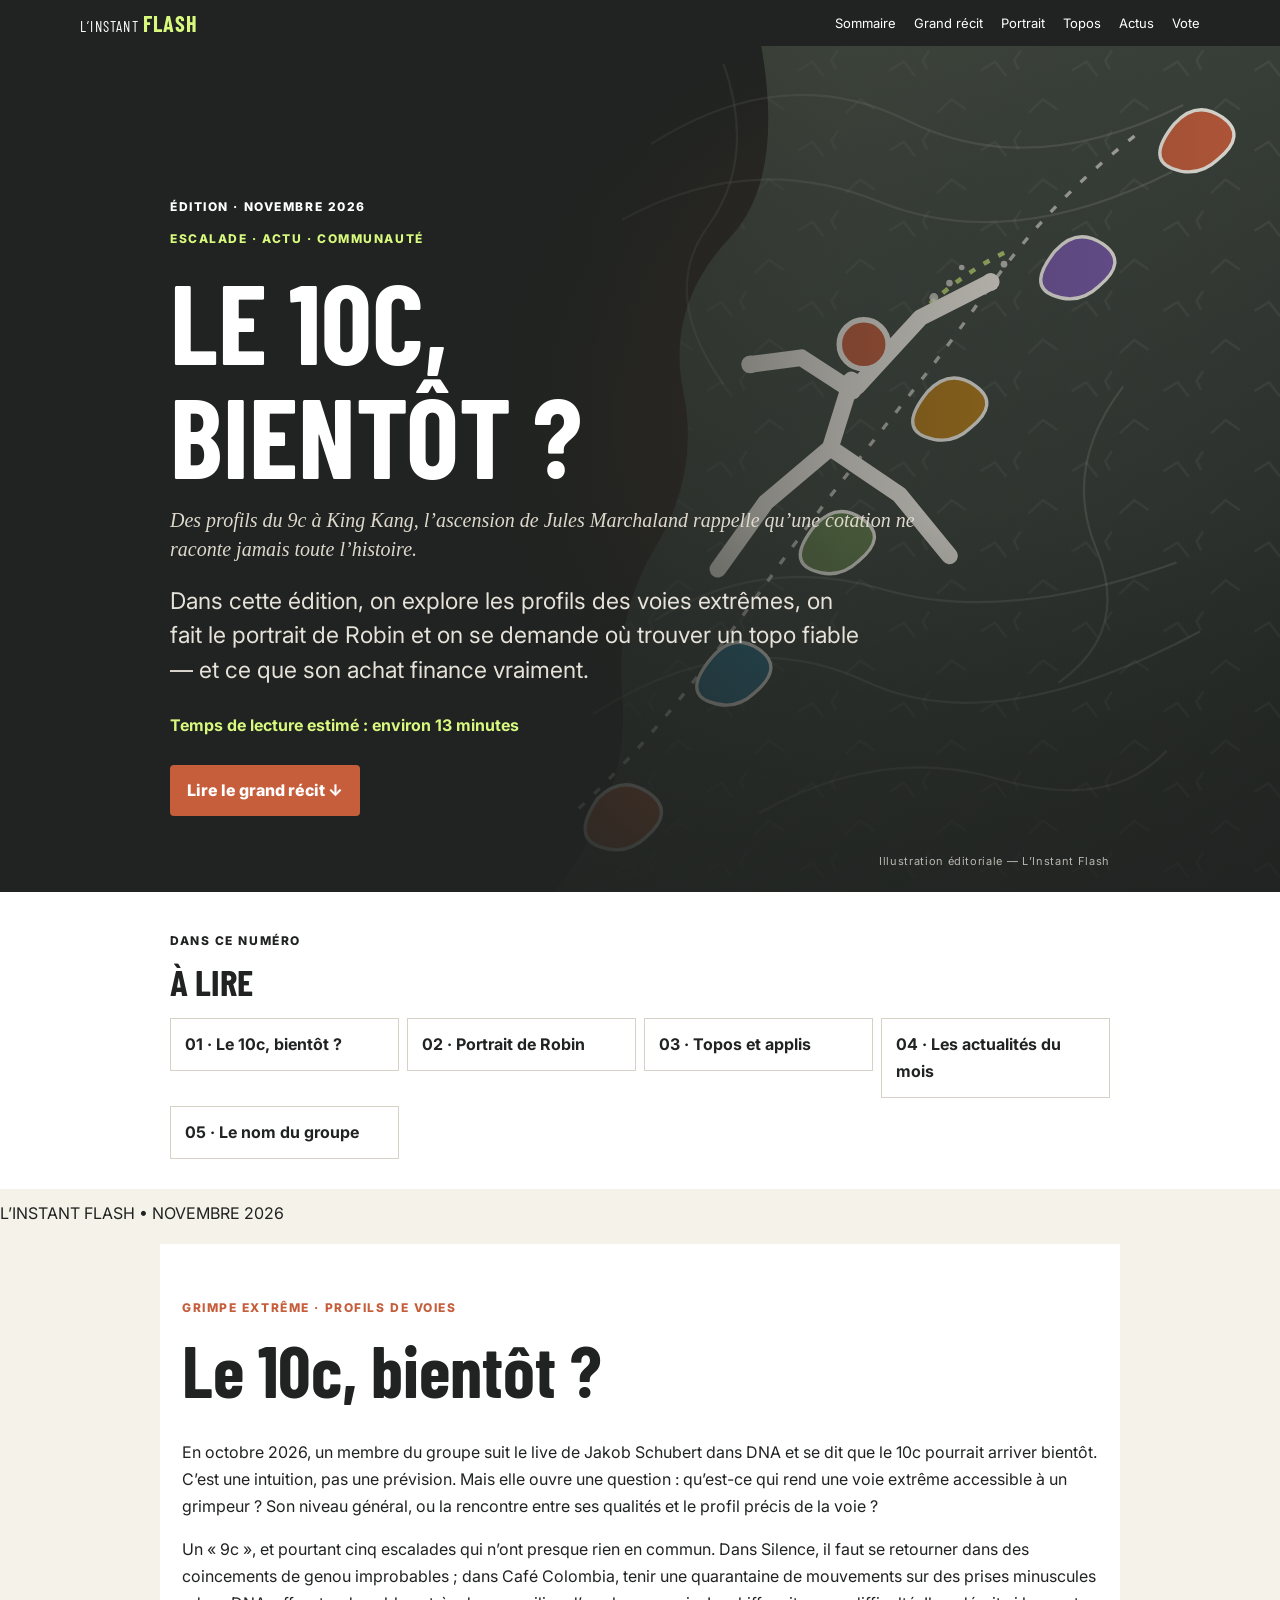
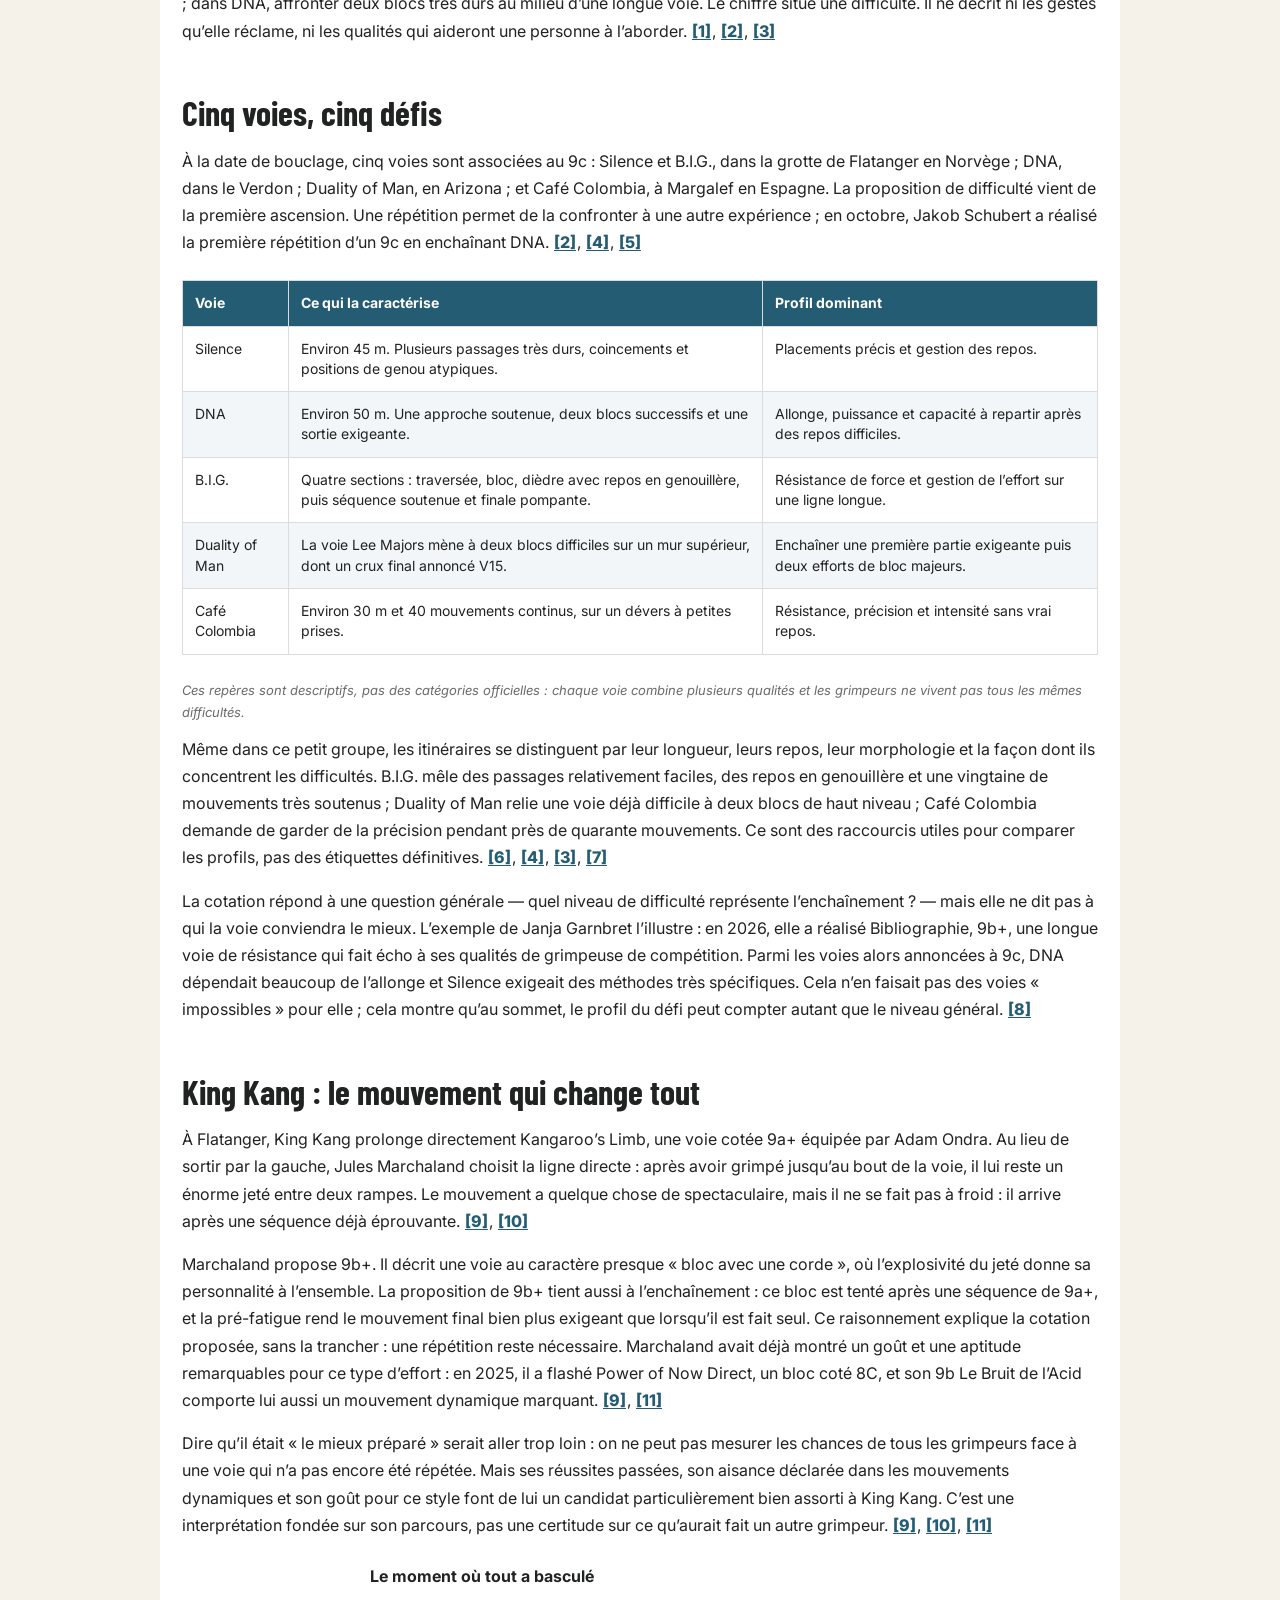
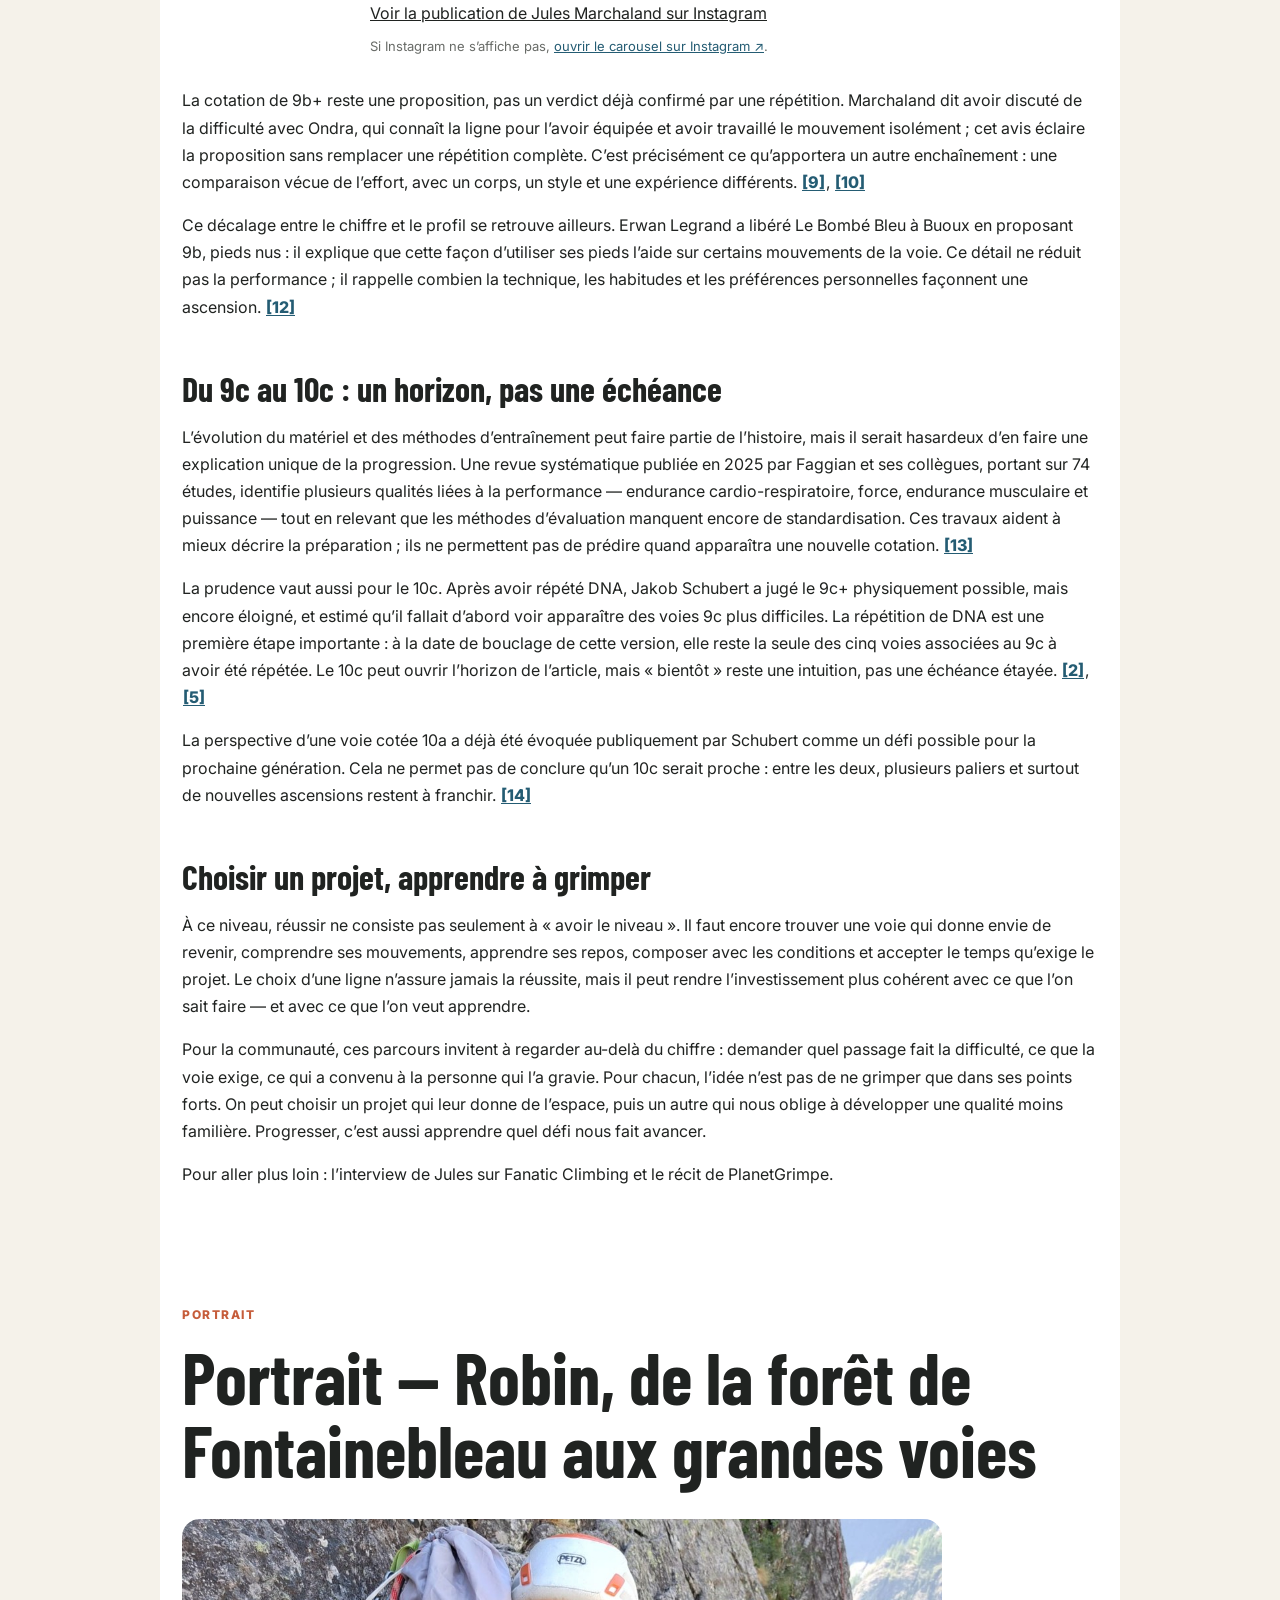
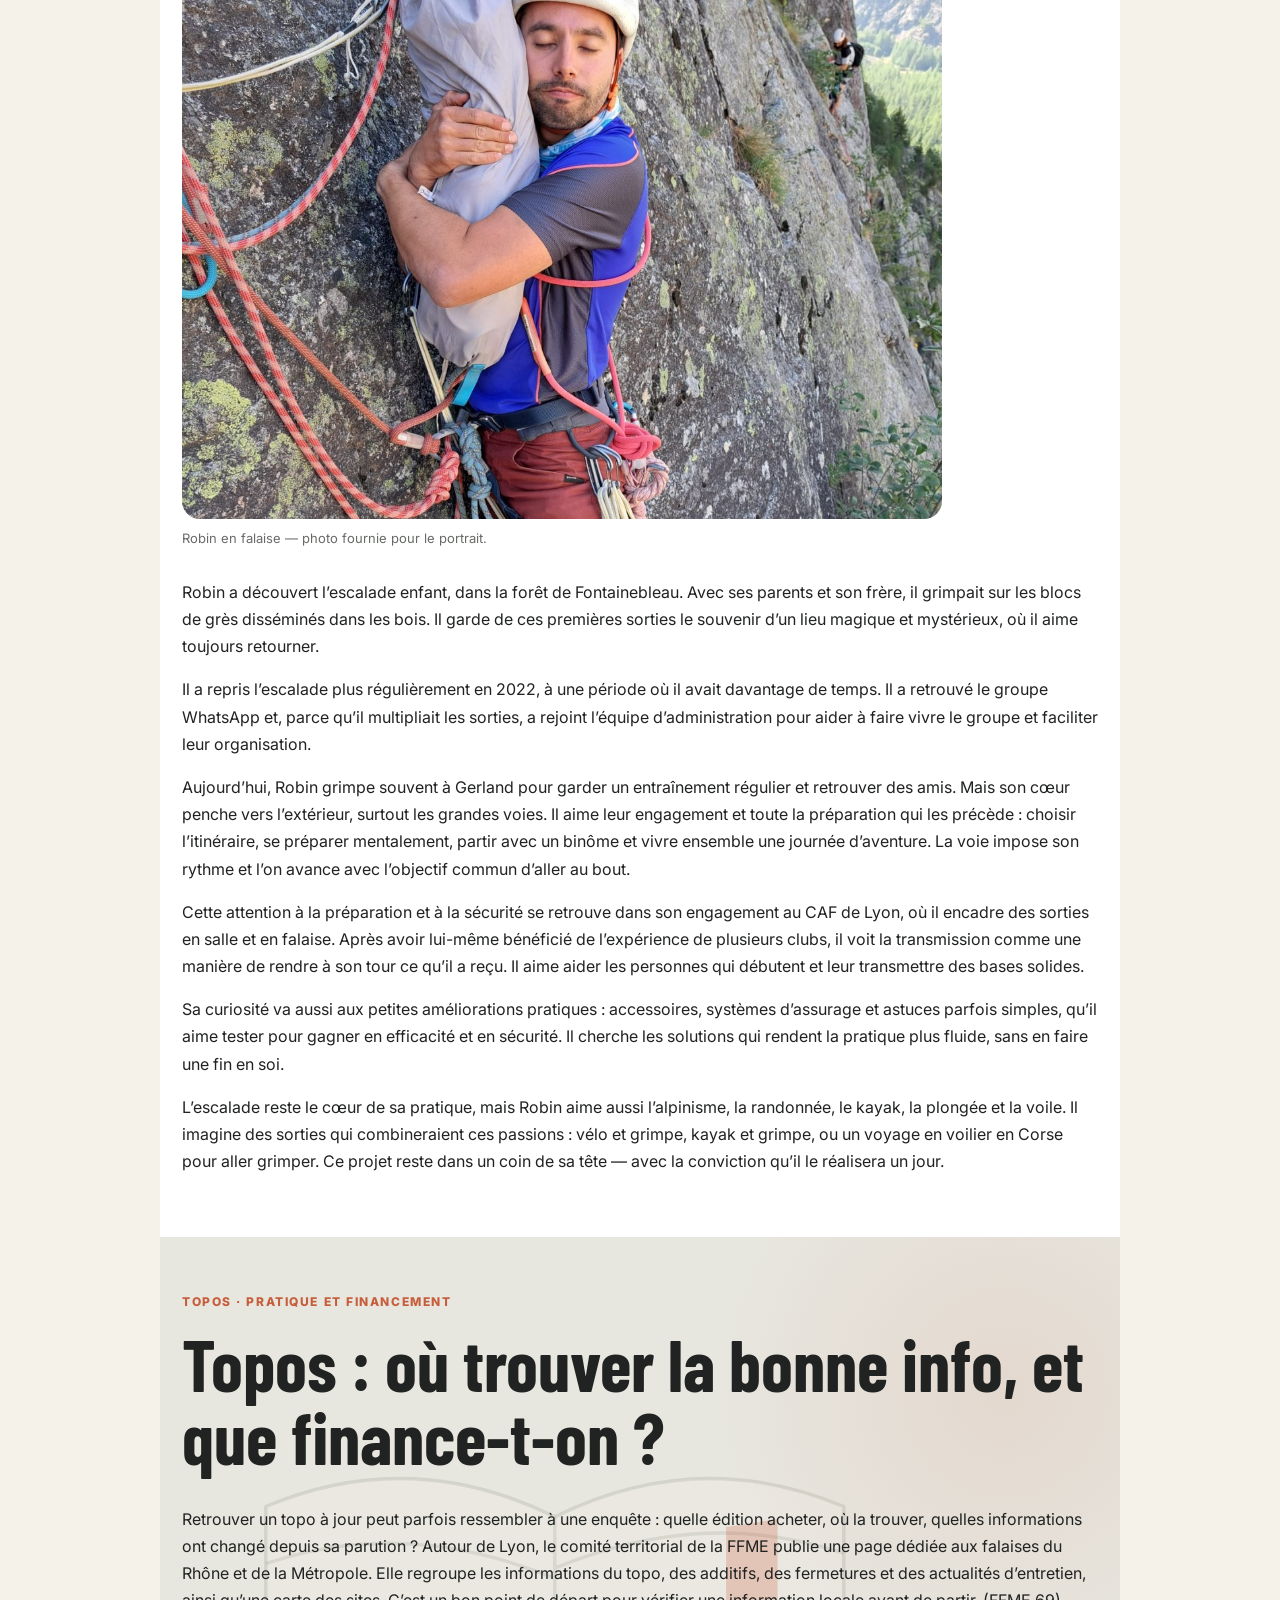
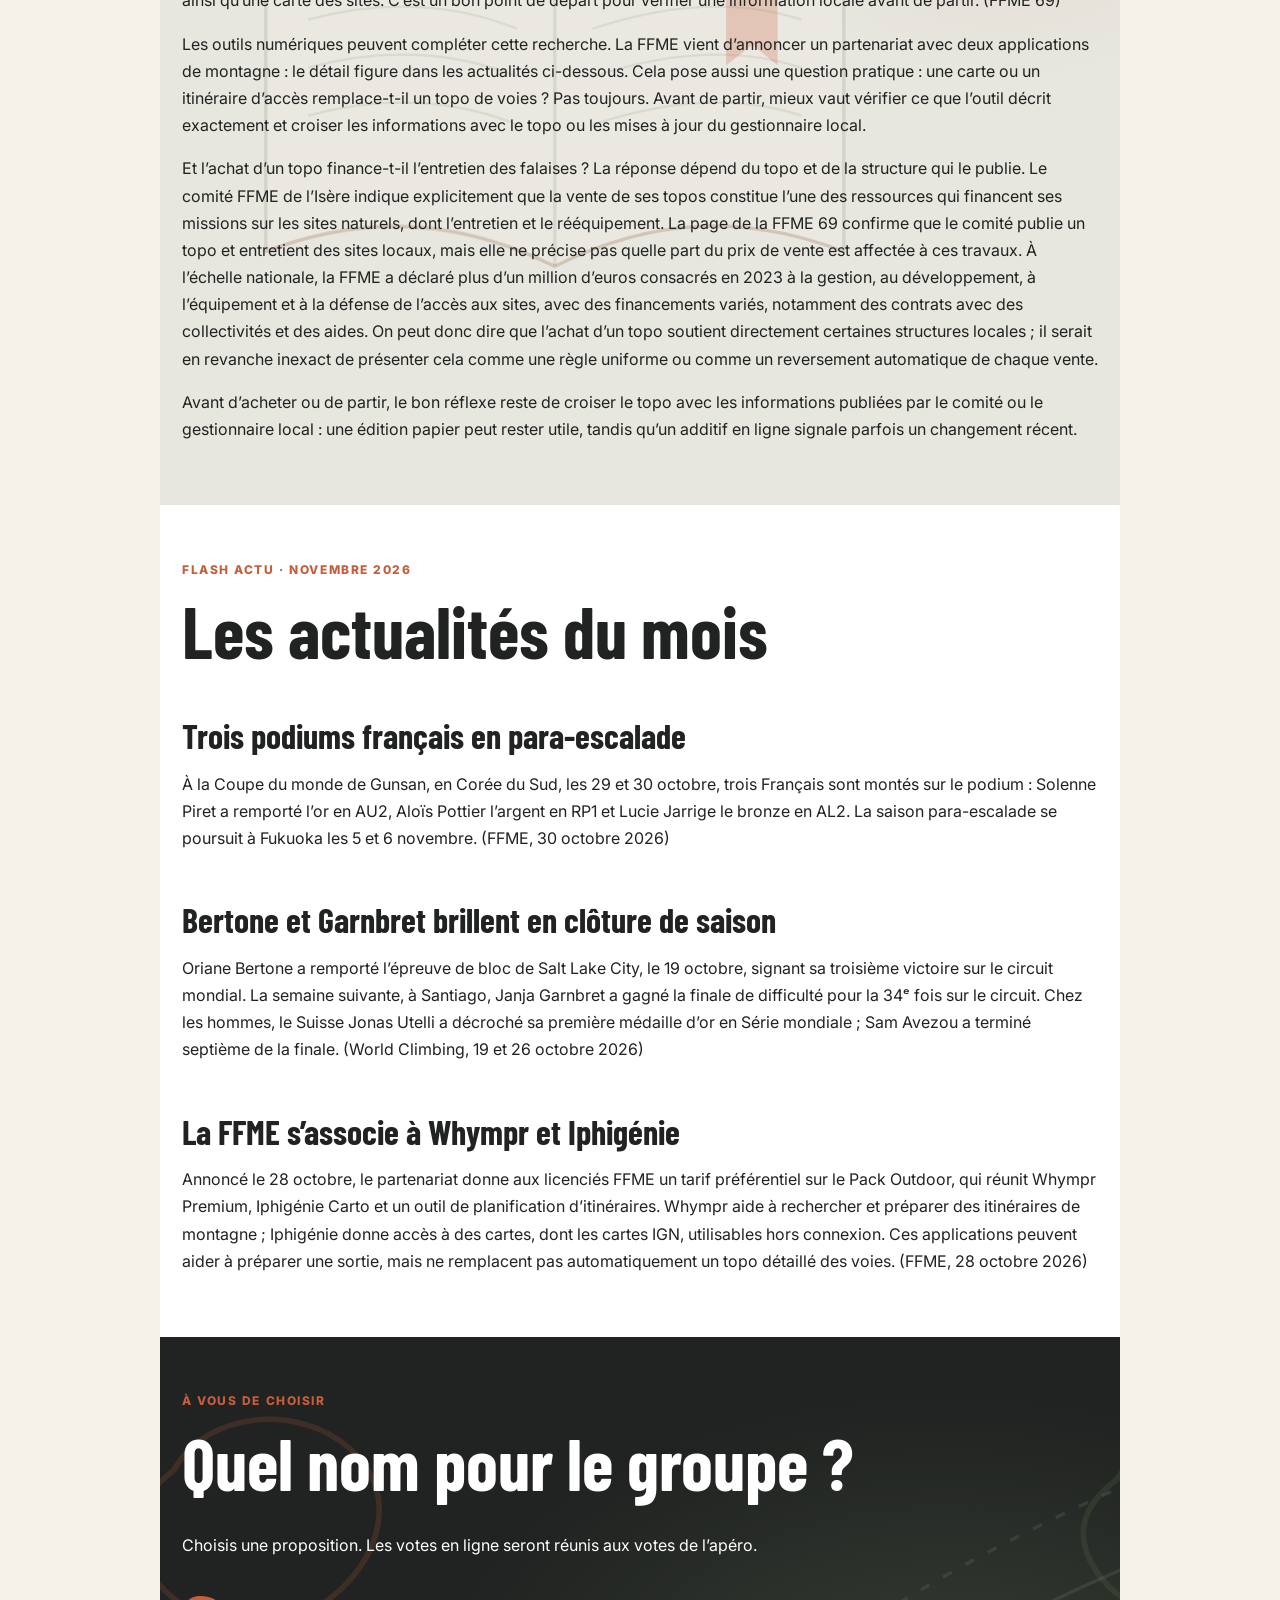
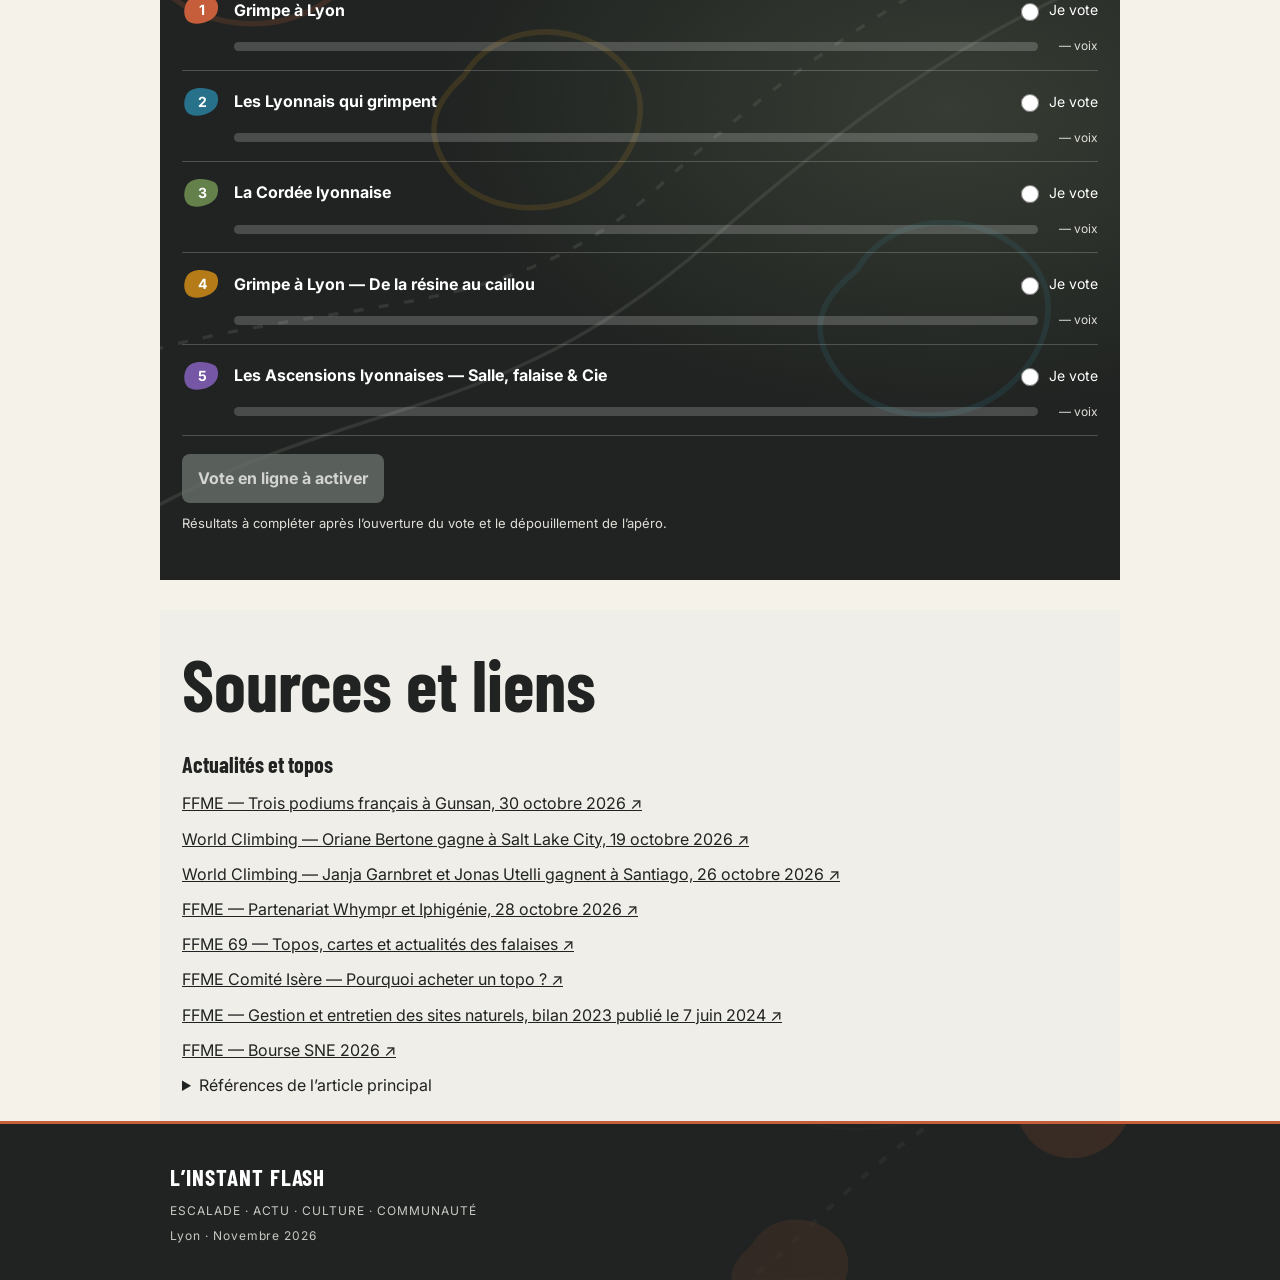
==== novembre-2026-2.html @ a61f897f "Add files via upload" ====
<!doctype html>
<html lang="fr">
<head>
<meta charset="utf-8">
<meta name="viewport" content="width=device-width, initial-scale=1">
<meta name="theme-color" content="#202321">
<meta name="description" content="L’Instant Flash — Novembre 2026 : King Kang, les topos, le portrait de Robin et le vote du nom du groupe.">
<meta property="og:type" content="article">
<meta property="og:site_name" content="L’Instant Flash">
<meta property="og:title" content="L’Instant Flash — Novembre 2026">
<meta property="og:description" content="Des voies extrêmes aux falaises près de chez nous : escalade, actus et vie du groupe.">
<title>L’Instant Flash — Novembre 2026</title>
<link rel="preconnect" href="https://fonts.googleapis.com">
<link rel="preconnect" href="https://fonts.gstatic.com" crossorigin>
<link href="https://fonts.googleapis.com/css2?family=Barlow+Condensed:wght@600;700;800&family=Inter:wght@400;500;600;700&display=swap" rel="stylesheet">
<style>
:root{--ink:#202321;--cream:#f5f2ea;--paper:#fff;--rust:#c65d3b;--sage:#66735b;--line:#d7d2c8;--muted:#686b67;--blue:#245c73}
*{box-sizing:border-box}html{scroll-behavior:smooth}body{margin:0;background:var(--cream);color:var(--ink);font:16px/1.7 Inter,Arial,sans-serif}a{color:inherit}h1,h2,h3,h4,.brand,.number{font-family:'Barlow Condensed',Impact,sans-serif;line-height:1.02}h1{font-size:clamp(54px,11vw,112px);margin:.12em 0}h2{font-size:clamp(38px,8vw,72px);margin:.2em 0 .45em}h3{font-size:clamp(24px,5vw,34px);margin:1.5em 0 .5em}h4{font-size:18px;margin:1em 0 .3em}p{margin:.7em 0 1em}.topbar{background:var(--ink);color:#fff;padding:12px max(20px,calc((100vw - 1120px)/2));display:flex;align-items:center;justify-content:space-between}.brand{font-size:15px;letter-spacing:.08em;text-decoration:none}.brand strong{color:#d8f97e;font-size:22px}.topbar nav{display:flex;gap:18px;font-size:13px}.topbar nav a{text-decoration:none}.hero{position:relative;isolation:isolate;overflow:hidden;display:flex;align-items:flex-end;min-height:min(900px,94svh);padding:clamp(42px,8vw,92px) max(20px,calc((100vw - 940px)/2)) 76px;background:var(--ink);color:#fff}.hero-art,.hero-shade{position:absolute;inset:0}.hero-art{z-index:-2}.hero-art svg{display:block;width:100%;height:100%}.hero-shade{z-index:-1;background:linear-gradient(90deg,rgba(32,35,33,.97) 0%,rgba(32,35,33,.91) 34%,rgba(32,35,33,.44) 66%,rgba(32,35,33,.12) 100%),linear-gradient(0deg,rgba(32,35,33,.72),transparent 45%)}.hero-content{position:relative;z-index:1;max-width:760px}.hero-cta{display:inline-block;margin-top:10px;padding:12px 17px;background:var(--rust);color:#fff;text-decoration:none;font-weight:800;border-radius:4px}.hero-caption{position:absolute;right:max(20px,calc((100vw - 940px)/2));bottom:22px;margin:0;color:#f2eee5b8;font-size:11px;letter-spacing:.06em}.issue,.eyebrow,.kicker{font-size:12px;font-weight:800;letter-spacing:.13em;text-transform:uppercase}.kicker{color:#d8f97e}.hero .deck{max-width:700px;font-size:clamp(18px,2.6vw,23px);line-height:1.5;color:#e6e2d9}.hero .subhead{font:italic 20px/1.45 Georgia,serif;color:#ded8cc;max-width:780px}.hero .readtime{margin-top:25px;color:#d8f97e;font-weight:700}.navbox{background:var(--paper);padding:30px max(20px,calc((100vw - 940px)/2))}.navbox h2{font-size:37px}.navbox ul{list-style:none;margin:0;padding:0;display:grid;grid-template-columns:repeat(auto-fit,minmax(190px,1fr));gap:8px}.navbox a{display:block;padding:12px 14px;border:1px solid var(--line);text-decoration:none;font-weight:700}.wrap{max-width:960px;margin:auto;padding:46px 22px}.feature{background:var(--paper)}.section-kicker{color:var(--rust)}.feature-intro{font:italic 21px/1.5 Georgia,serif;color:#424744}.story p{max-width:820px}.table-wrap{overflow-x:auto;margin:24px 0}.route-table{border-collapse:collapse;width:100%;min-width:690px;background:#fff;font-size:14px;line-height:1.45}.route-table th{background:var(--blue);color:white;text-align:left}.route-table td,.route-table th{padding:12px;border:1px solid #d9dde1;vertical-align:top}.route-table tbody tr:nth-child(even){background:#f2f6f8}.note{font-size:13px;color:var(--muted);font-style:italic}.social-link{display:block;padding:18px 20px;margin:24px 0;background:#f5f2ea;border-left:4px solid var(--rust);font-weight:700;text-decoration:none}.portrait{background:#fff}.portrait-body{max-width:800px}.article-links{font-size:13px;border-top:1px solid var(--line);margin-top:30px;padding-top:14px}.article-links a{display:inline-block;margin:5px 14px 5px 0}.topos{background-color:#e7e6df;background-image:radial-gradient(circle at 88% 18%,rgba(198,93,59,.10),transparent 26%),url("[data-uri]");background-size:auto,cover;background-position:center,right center}.actus{background:var(--paper)}.news-card{padding:24px 0;border-top:1px solid var(--line)}.news-card h3{margin-top:.3em}.vote{background-color:var(--ink);background-image:radial-gradient(ellipse at 82% 44%,rgba(102,115,91,.32),transparent 46%),url("[data-uri]");background-size:auto,cover;background-position:center;color:#fff}.vote .intro{max-width:700px}.choices{list-style:none;padding:0;margin:20px 0 0}.poll-option{padding:13px 0;border-bottom:1px solid #ffffff33}.poll-option-main{display:flex;align-items:center;gap:12px}.poll-name{flex:1}.vote-choice{display:flex;align-items:center;gap:7px;font-size:14px;cursor:pointer;white-space:nowrap}.vote-choice input{accent-color:var(--accent);width:18px;height:18px}.poll-result{display:grid;grid-template-columns:1fr auto;gap:12px;align-items:center;margin:8px 0 0 52px}.poll-track{height:9px;border-radius:999px;background:#ffffff30;overflow:hidden}.poll-track span{display:block;width:0;height:100%;border-radius:inherit;background:var(--accent)}.poll-count{min-width:48px;text-align:right;font-size:12px;color:#e0dfd9}.poll-submit{margin-top:18px;border:0;border-radius:8px;padding:11px 16px;background:#68706a;color:#fff;font:inherit;font-weight:700;opacity:.8}.poll-note{font-size:13px;color:#e0dfd9;margin:.7em 0 0}.hold-marker{position:relative;display:inline-grid;place-items:center;flex:0 0 40px;width:40px;height:36px;color:#fff}.hold-marker svg{position:absolute;inset:0;width:100%;height:100%;fill:var(--accent)}.hold-marker b{position:relative;font-size:14px;line-height:1}.cta{display:inline-block;background:var(--rust);padding:12px 16px;color:#fff;text-decoration:none;font-weight:700;margin-top:12px}.cta.disabled{background:#68706a;color:#fff;cursor:default}.sources{background:#f0eee8;padding:22px;margin-top:30px}.sources h3{font-size:22px;margin:.2em 0 .7em}.sources a{display:block;overflow-wrap:anywhere;margin:8px 0}.bibliography{padding-left:20px;font-size:13px}.bibliography li{margin:5px 0;scroll-margin-top:20px}.source-ref{display:inline-block;color:var(--blue);font-weight:800;text-decoration:underline;text-decoration-thickness:1px;text-underline-offset:2px;padding:0 1px;scroll-margin-top:20px}.source-ref:focus-visible,.source-back:focus-visible{outline:3px solid var(--rust);outline-offset:2px;border-radius:3px}.source-back{display:inline-block;margin-left:7px;color:var(--blue);font-weight:800;text-decoration:none}.backtop{display:block;text-align:right;font-weight:700;font-size:12px;text-decoration:none;margin-top:30px}footer{position:relative;overflow:hidden;border-top:3px solid var(--rust);background-color:var(--ink);background-image:linear-gradient(90deg,rgba(32,35,33,.98),rgba(32,35,33,.66)),url("[data-uri]");background-size:cover;background-position:center right;color:#fff;padding:34px max(20px,calc((100vw - 940px)/2));font-size:12px;letter-spacing:.08em}footer strong{font-family:'Barlow Condensed';font-size:23px}footer span{display:block;color:#c7c9c3;margin-top:4px}
.instagram-embed{max-width:540px;margin:24px auto 30px}.instagram-embed figcaption{font-weight:700;margin-bottom:10px}.instagram-embed blockquote.instagram-media{margin:0 auto!important;width:100%!important;max-width:540px!important;min-width:0!important}.instagram-fallback{font-size:13px;color:var(--muted);margin-top:8px}.instagram-fallback a{color:var(--blue)}.portrait-photo{margin:22px 0 30px;max-width:760px}.portrait-photo img{display:block;width:100%;max-height:600px;object-fit:cover;object-position:center 38%;border-radius:18px}.portrait-photo figcaption{margin-top:8px;color:var(--muted);font-size:13px}.form-placeholder{display:grid;gap:4px;margin-top:18px;padding:18px 20px;border:1px dashed var(--sage);border-radius:12px;background:#f7f5ef;color:var(--ink)}.form-placeholder span{font-size:14px;color:var(--muted)}@media(max-width:650px){.hero{min-height:850px;padding:44px 22px 82px}.hero-shade{background:linear-gradient(0deg,rgba(32,35,33,.98) 0%,rgba(32,35,33,.86) 52%,rgba(32,35,33,.28) 100%)}.hero-content{max-width:100%}.hero-caption{right:22px;bottom:16px}.topbar nav{gap:9px;font-size:11px}.vote-grid{grid-template-columns:68px 1fr;gap:12px}.poll-result{margin-left:48px;gap:8px}.route-table{font-size:12px}.wrap{padding:38px 19px}}
@media(max-width:720px){.table-wrap{overflow:visible}.route-table{display:block;width:100%;min-width:0;border-collapse:separate;border-spacing:0;background:transparent}.route-table thead{position:absolute;width:1px;height:1px;padding:0;margin:-1px;overflow:hidden;clip:rect(0,0,0,0);white-space:nowrap;border:0}.route-table tbody{display:grid;gap:12px}.route-table tbody tr{display:block;border:1px solid #d9dde1;border-radius:12px;background:#fff!important;overflow:hidden;box-shadow:0 3px 12px #20232112}.route-table tbody td{display:grid;grid-template-columns:minmax(112px,30%) minmax(0,1fr);gap:12px;padding:12px;border:0;border-bottom:1px solid #e3e5e8;font-size:14px}.route-table tbody td:first-child{display:block;background:#f2f6f8;color:var(--blue);font-family:'Barlow Condensed',Impact,sans-serif;font-size:20px;font-weight:800}.route-table tbody td:not(:first-child)::before{content:attr(data-label);font-weight:700;color:var(--blue)}.route-table tbody td:last-child{border-bottom:0}}
@media(prefers-reduced-motion:reduce){html{scroll-behavior:auto}}
</style>
</head>
<body>
<header class="topbar"><a class="brand" href="#top">L’INSTANT <strong>FLASH</strong></a><nav><a href="#sommaire">Sommaire</a><a href="#feature">Grand récit</a><a href="#portrait">Portrait</a><a href="#topos">Topos</a><a href="#actus">Actus</a><a href="#vote">Vote</a></nav></header>
<header class="hero" id="top"><div class="hero-art" aria-hidden="true"><svg viewBox="0 0 1200 760" preserveAspectRatio="xMidYMid slice" xmlns="http://www.w3.org/2000/svg"><defs><linearGradient id="rock" x1="0" y1="0" x2="1" y2="1"><stop offset="0" stop-color="#66735b"/><stop offset=".38" stop-color="#414941"/><stop offset="1" stop-color="#202321"/></linearGradient><radialGradient id="glow"><stop offset="0" stop-color="#c65d3b" stop-opacity=".3"/><stop offset="1" stop-color="#c65d3b" stop-opacity="0"/></radialGradient><pattern id="grain" width="82" height="72" patternUnits="userSpaceOnUse"><path d="M4 22l13-8 10 13m20 33 13-12 13 9M40 4l-6 9 4 8" fill="none" stroke="#f5f2ea" stroke-opacity=".075" stroke-width="2"/></pattern></defs><rect width="1200" height="760" fill="#202321"/><ellipse cx="875" cy="340" rx="420" ry="370" fill="url(#glow)"/><path d="M560-35 1200-20v800H505q88-94 79-198-7-71 30-132 40-67 25-139-16-78 42-139 53-57 24-192Z" fill="url(#rock)"/><path d="M560-35 1200-20v800H505q88-94 79-198-7-71 30-132 40-67 25-139-16-78 42-139 53-57 24-192Z" fill="url(#grain)"/><g fill="none" stroke="#d8d4c9" stroke-opacity=".17" stroke-width="2"><path d="M610 88q120-76 230-21t248-14M584 156q115-63 231-16t263-27M613 516q96-60 205-28t264-24M558 600q130-83 245-29t300-45M707 689q110-61 213-31t153-25"/><path d="M675 16q30 85-14 146t14 142M1034 306q-55 72-24 146t-34 120"/></g><path d="M545 685C630 606 685 520 748 435s107-134 155-203 88-110 150-158" fill="none" stroke="#f5f2ea" stroke-opacity=".7" stroke-width="3" stroke-dasharray="7 12"/><g stroke="#f5f2ea" stroke-width="3"><path d="M562 676q22-22 46-5t-3 40q-18 17-42 8t-1-43Z" fill="#c65d3b"/><path d="M664 550q20-24 43-8t-4 39q-18 17-41 8t2-39Z" fill="#28718b"/><path d="M757 431q20-22 43-6t-4 38q-18 17-41 8t2-40Z" fill="#64804b"/><path d="M858 311q20-22 43-6t-4 38q-18 17-41 8t2-40Z" fill="#b47b18"/><path d="M973 184q20-22 43-6t-4 38q-18 17-41 8t2-40Z" fill="#7657a6"/><path d="M1080 70q20-22 43-6t-4 38q-18 17-41 8t2-40Z" fill="#c65d3b"/></g><path d="M808 285q65-75 125-102" fill="none" stroke="#d8f97e" stroke-opacity=".8" stroke-width="4" stroke-dasharray="6 9"/><g stroke="#f6f1e8" stroke-width="15" stroke-linecap="round" stroke-linejoin="round" fill="none"><path d="M790 300 771 361"/><path d="M791 310 745 280 699 286"/><path d="M795 306 852 244 915 212"/><path d="M771 361 713 410 670 470"/><path d="M771 361 833 403 878 458"/></g><circle cx="801" cy="268" r="22" fill="#c65d3b" stroke="#f6f1e8" stroke-width="5"/><circle cx="915" cy="212" r="8" fill="#f6f1e8"/><circle cx="699" cy="286" r="8" fill="#f6f1e8"/><g fill="#f5f2ea" opacity=".74"><circle cx="864" cy="226" r="4"/><circle cx="878" cy="213" r="3"/><circle cx="889" cy="199" r="2.5"/><circle cx="927" cy="196" r="3"/></g></svg></div><div class="hero-shade" aria-hidden="true"></div><div class="hero-content"><p class="issue">ÉDITION · NOVEMBRE 2026</p><p class="kicker">ESCALADE · ACTU · COMMUNAUTÉ</p><h1>LE 10C,<br>BIENTÔT&nbsp;?</h1><p class="subhead">Des profils du 9c à King Kang, l’ascension de Jules Marchaland rappelle qu’une cotation ne raconte jamais toute l’histoire.</p><p class="deck">Dans cette édition, on explore les profils des voies extrêmes, on fait le portrait de Robin et on se demande où trouver un topo fiable — et ce que son achat finance vraiment.</p><p class="readtime">Temps de lecture estimé : environ 13 minutes</p><a class="hero-cta" href="#feature">Lire le grand récit ↓</a></div><p class="hero-caption">Illustration éditoriale — L’Instant Flash</p></header>
<nav class="navbox" id="sommaire"><p class="eyebrow">DANS CE NUMÉRO</p><h2>À LIRE</h2><ul><li><a href="#feature">01 · Le 10c, bientôt ?</a></li><li><a href="#portrait">02 · Portrait de Robin</a></li><li><a href="#topos">03 · Topos et applis</a></li><li><a href="#actus">04 · Les actualités du mois</a></li><li><a href="#vote">05 · Le nom du groupe</a></li></ul></nav>
<main>
<p>L’INSTANT FLASH  •  NOVEMBRE 2026</p>
<section class="wrap feature" id="feature"><p class="eyebrow section-kicker">Grimpe extrême · profils de voies</p><h2>Le 10c, bientôt ?</h2>
<p>En octobre 2026, un membre du groupe suit le live de Jakob Schubert dans DNA et se dit que le 10c pourrait arriver bientôt. C’est une intuition, pas une prévision. Mais elle ouvre une question : qu’est-ce qui rend une voie extrême accessible à un grimpeur ? Son niveau général, ou la rencontre entre ses qualités et le profil précis de la voie ?</p>
<p>Un « 9c », et pourtant cinq escalades qui n’ont presque rien en commun. Dans Silence, il faut se retourner dans des coincements de genou improbables ; dans Café Colombia, tenir une quarantaine de mouvements sur des prises minuscules ; dans DNA, affronter deux blocs très durs au milieu d’une longue voie. Le chiffre situe une difficulté. Il ne décrit ni les gestes qu’elle réclame, ni les qualités qui aideront une personne à l’aborder. <a class="source-ref" id="citation-1" href="#source-1" aria-label="Voir la source 1">[1]</a>, <a class="source-ref" id="citation-2" href="#source-2" aria-label="Voir la source 2">[2]</a>, <a class="source-ref" id="citation-3" href="#source-3" aria-label="Voir la source 3">[3]</a></p>
<h3>Cinq voies, cinq défis</h3>
<p>À la date de bouclage, cinq voies sont associées au 9c : Silence et B.I.G., dans la grotte de Flatanger en Norvège ; DNA, dans le Verdon ; Duality of Man, en Arizona ; et Café Colombia, à Margalef en Espagne. La proposition de difficulté vient de la première ascension. Une répétition permet de la confronter à une autre expérience ; en octobre, Jakob Schubert a réalisé la première répétition d’un 9c en enchaînant DNA. <a class="source-ref" id="citation-4" href="#source-2" aria-label="Voir la source 2">[2]</a>, <a class="source-ref" id="citation-5" href="#source-4" aria-label="Voir la source 4">[4]</a>, <a class="source-ref" id="citation-6" href="#source-5" aria-label="Voir la source 5">[5]</a></p>
<div class="table-wrap"><table class="route-table"><thead><tr><th scope="col">Voie</th><th scope="col">Ce qui la caractérise</th><th scope="col">Profil dominant</th></tr></thead><tbody><tr><td>Silence</td><td data-label="Ce qui la caractérise">Environ 45 m. Plusieurs passages très durs, coincements et positions de genou atypiques.</td><td data-label="Profil dominant">Placements précis et gestion des repos.</td></tr><tr><td>DNA</td><td data-label="Ce qui la caractérise">Environ 50 m. Une approche soutenue, deux blocs successifs et une sortie exigeante.</td><td data-label="Profil dominant">Allonge, puissance et capacité à repartir après des repos difficiles.</td></tr><tr><td>B.I.G.</td><td data-label="Ce qui la caractérise">Quatre sections : traversée, bloc, dièdre avec repos en genouillère, puis séquence soutenue et finale pompante.</td><td data-label="Profil dominant">Résistance de force et gestion de l’effort sur une ligne longue.</td></tr><tr><td>Duality of Man</td><td data-label="Ce qui la caractérise">La voie Lee Majors mène à deux blocs difficiles sur un mur supérieur, dont un crux final annoncé V15.</td><td data-label="Profil dominant">Enchaîner une première partie exigeante puis deux efforts de bloc majeurs.</td></tr><tr><td>Café Colombia</td><td data-label="Ce qui la caractérise">Environ 30 m et 40 mouvements continus, sur un dévers à petites prises.</td><td data-label="Profil dominant">Résistance, précision et intensité sans vrai repos.</td></tr></tbody></table></div><p class="note">Ces repères sont descriptifs, pas des catégories officielles : chaque voie combine plusieurs qualités et les grimpeurs ne vivent pas tous les mêmes difficultés.</p>
<p>Même dans ce petit groupe, les itinéraires se distinguent par leur longueur, leurs repos, leur morphologie et la façon dont ils concentrent les difficultés. B.I.G. mêle des passages relativement faciles, des repos en genouillère et une vingtaine de mouvements très soutenus ; Duality of Man relie une voie déjà difficile à deux blocs de haut niveau ; Café Colombia demande de garder de la précision pendant près de quarante mouvements. Ce sont des raccourcis utiles pour comparer les profils, pas des étiquettes définitives. <a class="source-ref" id="citation-7" href="#source-6" aria-label="Voir la source 6">[6]</a>, <a class="source-ref" id="citation-8" href="#source-4" aria-label="Voir la source 4">[4]</a>, <a class="source-ref" id="citation-9" href="#source-3" aria-label="Voir la source 3">[3]</a>, <a class="source-ref" id="citation-10" href="#source-7" aria-label="Voir la source 7">[7]</a></p>
<p>La cotation répond à une question générale — quel niveau de difficulté représente l’enchaînement ? — mais elle ne dit pas à qui la voie conviendra le mieux. L’exemple de Janja Garnbret l’illustre : en 2026, elle a réalisé Bibliographie, 9b+, une longue voie de résistance qui fait écho à ses qualités de grimpeuse de compétition. Parmi les voies alors annoncées à 9c, DNA dépendait beaucoup de l’allonge et Silence exigeait des méthodes très spécifiques. Cela n’en faisait pas des voies « impossibles » pour elle ; cela montre qu’au sommet, le profil du défi peut compter autant que le niveau général. <a class="source-ref" id="citation-11" href="#source-8" aria-label="Voir la source 8">[8]</a></p>
<h3>King Kang : le mouvement qui change tout</h3>
<p>À Flatanger, King Kang prolonge directement Kangaroo’s Limb, une voie cotée 9a+ équipée par Adam Ondra. Au lieu de sortir par la gauche, Jules Marchaland choisit la ligne directe : après avoir grimpé jusqu’au bout de la voie, il lui reste un énorme jeté entre deux rampes. Le mouvement a quelque chose de spectaculaire, mais il ne se fait pas à froid : il arrive après une séquence déjà éprouvante. <a class="source-ref" id="citation-12" href="#source-9" aria-label="Voir la source 9">[9]</a>, <a class="source-ref" id="citation-13" href="#source-10" aria-label="Voir la source 10">[10]</a></p>
<p>Marchaland propose 9b+. Il décrit une voie au caractère presque « bloc avec une corde », où l’explosivité du jeté donne sa personnalité à l’ensemble. La proposition de 9b+ tient aussi à l’enchaînement : ce bloc est tenté après une séquence de 9a+, et la pré-fatigue rend le mouvement final bien plus exigeant que lorsqu’il est fait seul. Ce raisonnement explique la cotation proposée, sans la trancher : une répétition reste nécessaire. Marchaland avait déjà montré un goût et une aptitude remarquables pour ce type d’effort : en 2025, il a flashé Power of Now Direct, un bloc coté 8C, et son 9b Le Bruit de l’Acid comporte lui aussi un mouvement dynamique marquant. <a class="source-ref" id="citation-14" href="#source-9" aria-label="Voir la source 9">[9]</a>, <a class="source-ref" id="citation-15" href="#source-11" aria-label="Voir la source 11">[11]</a></p>
<p>Dire qu’il était « le mieux préparé » serait aller trop loin : on ne peut pas mesurer les chances de tous les grimpeurs face à une voie qui n’a pas encore été répétée. Mais ses réussites passées, son aisance déclarée dans les mouvements dynamiques et son goût pour ce style font de lui un candidat particulièrement bien assorti à King Kang. C’est une interprétation fondée sur son parcours, pas une certitude sur ce qu’aurait fait un autre grimpeur. <a class="source-ref" id="citation-16" href="#source-9" aria-label="Voir la source 9">[9]</a>, <a class="source-ref" id="citation-17" href="#source-10" aria-label="Voir la source 10">[10]</a>, <a class="source-ref" id="citation-18" href="#source-11" aria-label="Voir la source 11">[11]</a></p>
<figure class="instagram-embed"><figcaption>Le moment où tout a basculé</figcaption><blockquote class="instagram-media" data-instgrm-permalink="https://www.instagram.com/p/Ddy_ZMHDsts/?img_index=2" data-instgrm-version="14"><a href="https://www.instagram.com/p/Ddy_ZMHDsts/?img_index=2&amp;obrf=MjBlMDl1OHp2N2ll" target="_blank" rel="noopener">Voir la publication de Jules Marchaland sur Instagram</a></blockquote><script async src="https://www.instagram.com/embed.js"></script><p class="instagram-fallback">Si Instagram ne s’affiche pas, <a href="https://www.instagram.com/p/Ddy_ZMHDsts/?img_index=2&amp;obrf=MjBlMDl1OHp2N2ll" target="_blank" rel="noopener">ouvrir le carousel sur Instagram ↗</a>.</p></figure>
<p>La cotation de 9b+ reste une proposition, pas un verdict déjà confirmé par une répétition. Marchaland dit avoir discuté de la difficulté avec Ondra, qui connaît la ligne pour l’avoir équipée et avoir travaillé le mouvement isolément ; cet avis éclaire la proposition sans remplacer une répétition complète. C’est précisément ce qu’apportera un autre enchaînement : une comparaison vécue de l’effort, avec un corps, un style et une expérience différents. <a class="source-ref" id="citation-19" href="#source-9" aria-label="Voir la source 9">[9]</a>, <a class="source-ref" id="citation-20" href="#source-10" aria-label="Voir la source 10">[10]</a></p>
<p>Ce décalage entre le chiffre et le profil se retrouve ailleurs. Erwan Legrand a libéré Le Bombé Bleu à Buoux en proposant 9b, pieds nus : il explique que cette façon d’utiliser ses pieds l’aide sur certains mouvements de la voie. Ce détail ne réduit pas la performance ; il rappelle combien la technique, les habitudes et les préférences personnelles façonnent une ascension. <a class="source-ref" id="citation-21" href="#source-12" aria-label="Voir la source 12">[12]</a></p>
<h3>Du 9c au 10c : un horizon, pas une échéance</h3>
<p>L’évolution du matériel et des méthodes d’entraînement peut faire partie de l’histoire, mais il serait hasardeux d’en faire une explication unique de la progression. Une revue systématique publiée en 2025 par Faggian et ses collègues, portant sur 74 études, identifie plusieurs qualités liées à la performance — endurance cardio-respiratoire, force, endurance musculaire et puissance — tout en relevant que les méthodes d’évaluation manquent encore de standardisation. Ces travaux aident à mieux décrire la préparation ; ils ne permettent pas de prédire quand apparaîtra une nouvelle cotation. <a class="source-ref" id="citation-22" href="#source-13" aria-label="Voir la source 13">[13]</a></p>
<p>La prudence vaut aussi pour le 10c. Après avoir répété DNA, Jakob Schubert a jugé le 9c+ physiquement possible, mais encore éloigné, et estimé qu’il fallait d’abord voir apparaître des voies 9c plus difficiles. La répétition de DNA est une première étape importante : à la date de bouclage de cette version, elle reste la seule des cinq voies associées au 9c à avoir été répétée. Le 10c peut ouvrir l’horizon de l’article, mais « bientôt » reste une intuition, pas une échéance étayée. <a class="source-ref" id="citation-23" href="#source-2" aria-label="Voir la source 2">[2]</a>, <a class="source-ref" id="citation-24" href="#source-5" aria-label="Voir la source 5">[5]</a></p>
<p>La perspective d’une voie cotée 10a a déjà été évoquée publiquement par Schubert comme un défi possible pour la prochaine génération. Cela ne permet pas de conclure qu’un 10c serait proche : entre les deux, plusieurs paliers et surtout de nouvelles ascensions restent à franchir. <a class="source-ref" id="citation-25" href="#source-14" aria-label="Voir la source 14">[14]</a></p>
<h3>Choisir un projet, apprendre à grimper</h3>
<p>À ce niveau, réussir ne consiste pas seulement à « avoir le niveau ». Il faut encore trouver une voie qui donne envie de revenir, comprendre ses mouvements, apprendre ses repos, composer avec les conditions et accepter le temps qu’exige le projet. Le choix d’une ligne n’assure jamais la réussite, mais il peut rendre l’investissement plus cohérent avec ce que l’on sait faire — et avec ce que l’on veut apprendre.</p>
<p>Pour la communauté, ces parcours invitent à regarder au-delà du chiffre : demander quel passage fait la difficulté, ce que la voie exige, ce qui a convenu à la personne qui l’a gravie. Pour chacun, l’idée n’est pas de ne grimper que dans ses points forts. On peut choisir un projet qui leur donne de l’espace, puis un autre qui nous oblige à développer une qualité moins familière. Progresser, c’est aussi apprendre quel défi nous fait avancer.</p>
<p>Pour aller plus loin : l’interview de Jules sur Fanatic Climbing et le récit de PlanetGrimpe.</p>
</section>
<section class="wrap portrait" id="portrait"><p class="eyebrow section-kicker">Portrait</p><h2>Portrait — Robin, de la forêt de Fontainebleau aux grandes voies</h2>
<figure class="portrait-photo"><img src="[data-uri]" alt="Robin, équipé pour l’escalade sur une paroi en falaise" loading="lazy"><figcaption>Robin en falaise — photo fournie pour le portrait.</figcaption></figure>
<p>Robin a découvert l’escalade enfant, dans la forêt de Fontainebleau. Avec ses parents et son frère, il grimpait sur les blocs de grès disséminés dans les bois. Il garde de ces premières sorties le souvenir d’un lieu magique et mystérieux, où il aime toujours retourner.</p>
<p>Il a repris l’escalade plus régulièrement en 2022, à une période où il avait davantage de temps. Il a retrouvé le groupe WhatsApp et, parce qu’il multipliait les sorties, a rejoint l’équipe d’administration pour aider à faire vivre le groupe et faciliter leur organisation.</p>
<p>Aujourd’hui, Robin grimpe souvent à Gerland pour garder un entraînement régulier et retrouver des amis. Mais son cœur penche vers l’extérieur, surtout les grandes voies. Il aime leur engagement et toute la préparation qui les précède : choisir l’itinéraire, se préparer mentalement, partir avec un binôme et vivre ensemble une journée d’aventure. La voie impose son rythme et l’on avance avec l’objectif commun d’aller au bout.</p>
<p>Cette attention à la préparation et à la sécurité se retrouve dans son engagement au CAF de Lyon, où il encadre des sorties en salle et en falaise. Après avoir lui-même bénéficié de l’expérience de plusieurs clubs, il voit la transmission comme une manière de rendre à son tour ce qu’il a reçu. Il aime aider les personnes qui débutent et leur transmettre des bases solides.</p>
<p>Sa curiosité va aussi aux petites améliorations pratiques : accessoires, systèmes d’assurage et astuces parfois simples, qu’il aime tester pour gagner en efficacité et en sécurité. Il cherche les solutions qui rendent la pratique plus fluide, sans en faire une fin en soi.</p>
<p>L’escalade reste le cœur de sa pratique, mais Robin aime aussi l’alpinisme, la randonnée, le kayak, la plongée et la voile. Il imagine des sorties qui combineraient ces passions : vélo et grimpe, kayak et grimpe, ou un voyage en voilier en Corse pour aller grimper. Ce projet reste dans un coin de sa tête — avec la conviction qu’il le réalisera un jour.</p>
</section>
<section class="wrap topos" id="topos"><p class="eyebrow section-kicker">Topos · pratique et financement</p><h2>Topos : où trouver la bonne info, et que finance-t-on ?</h2>
<p>Retrouver un topo à jour peut parfois ressembler à une enquête : quelle édition acheter, où la trouver, quelles informations ont changé depuis sa parution ? Autour de Lyon, le comité territorial de la FFME publie une page dédiée aux falaises du Rhône et de la Métropole. Elle regroupe les informations du topo, des additifs, des fermetures et des actualités d’entretien, ainsi qu’une carte des sites. C’est un bon point de départ pour vérifier une information locale avant de partir. (FFME 69)</p>
<p>Les outils numériques peuvent compléter cette recherche. La FFME vient d’annoncer un partenariat avec deux applications de montagne : le détail figure dans les actualités ci-dessous. Cela pose aussi une question pratique : une carte ou un itinéraire d’accès remplace-t-il un topo de voies ? Pas toujours. Avant de partir, mieux vaut vérifier ce que l’outil décrit exactement et croiser les informations avec le topo ou les mises à jour du gestionnaire local.</p>
<p>Et l’achat d’un topo finance-t-il l’entretien des falaises ? La réponse dépend du topo et de la structure qui le publie. Le comité FFME de l’Isère indique explicitement que la vente de ses topos constitue l’une des ressources qui financent ses missions sur les sites naturels, dont l’entretien et le rééquipement. La page de la FFME 69 confirme que le comité publie un topo et entretient des sites locaux, mais elle ne précise pas quelle part du prix de vente est affectée à ces travaux. À l’échelle nationale, la FFME a déclaré plus d’un million d’euros consacrés en 2023 à la gestion, au développement, à l’équipement et à la défense de l’accès aux sites, avec des financements variés, notamment des contrats avec des collectivités et des aides. On peut donc dire que l’achat d’un topo soutient directement certaines structures locales ; il serait en revanche inexact de présenter cela comme une règle uniforme ou comme un reversement automatique de chaque vente.</p>
<p>Avant d’acheter ou de partir, le bon réflexe reste de croiser le topo avec les informations publiées par le comité ou le gestionnaire local : une édition papier peut rester utile, tandis qu’un additif en ligne signale parfois un changement récent.</p>
</section>
<section class="wrap actus" id="actus"><p class="eyebrow section-kicker">Flash actu · novembre 2026</p><h2>Les actualités du mois</h2>
<h3>Trois podiums français en para-escalade</h3>
<p>À la Coupe du monde de Gunsan, en Corée du Sud, les 29 et 30 octobre, trois Français sont montés sur le podium : Solenne Piret a remporté l’or en AU2, Aloïs Pottier l’argent en RP1 et Lucie Jarrige le bronze en AL2. La saison para-escalade se poursuit à Fukuoka les 5 et 6 novembre. (FFME, 30 octobre 2026)</p>
<h3>Bertone et Garnbret brillent en clôture de saison</h3>
<p>Oriane Bertone a remporté l’épreuve de bloc de Salt Lake City, le 19 octobre, signant sa troisième victoire sur le circuit mondial. La semaine suivante, à Santiago, Janja Garnbret a gagné la finale de difficulté pour la 34ᵉ fois sur le circuit. Chez les hommes, le Suisse Jonas Utelli a décroché sa première médaille d’or en Série mondiale ; Sam Avezou a terminé septième de la finale. (World Climbing, 19 et 26 octobre 2026)</p>
<h3>La FFME s’associe à Whympr et Iphigénie</h3>
<p>Annoncé le 28 octobre, le partenariat donne aux licenciés FFME un tarif préférentiel sur le Pack Outdoor, qui réunit Whympr Premium, Iphigénie Carto et un outil de planification d’itinéraires. Whympr aide à rechercher et préparer des itinéraires de montagne ; Iphigénie donne accès à des cartes, dont les cartes IGN, utilisables hors connexion. Ces applications peuvent aider à préparer une sortie, mais ne remplacent pas automatiquement un topo détaillé des voies. (FFME, 28 octobre 2026)</p>
</section>
<section class="wrap vote" id="vote"><p class="eyebrow section-kicker">À vous de choisir</p><h2>Quel nom pour le groupe&nbsp;?</h2><p class="poll-intro">Choisis une proposition. Les votes en ligne seront réunis aux votes de l’apéro.</p><ol class="choices">
<li class="poll-option" style="--accent:#c65d3b"><div class="poll-option-main"><span class="hold-marker" aria-hidden="true"><svg viewBox="0 0 48 42"><path d="M5 13C10 3 25 2 39 8c5 3 6 13 1 20-5 7-20 12-30 8C2 33 1 21 5 13Z"/></svg><b>1</b></span><strong class="poll-name">Grimpe à Lyon</strong><label class="vote-choice"><input type="radio" name="nom-groupe" value="1"><span>Je vote</span></label></div><div class="poll-result"><div class="poll-track" aria-label="Résultats en attente"><span></span></div><span class="poll-count">— voix</span></div></li>
<li class="poll-option" style="--accent:#28718b"><div class="poll-option-main"><span class="hold-marker" aria-hidden="true"><svg viewBox="0 0 48 42"><path d="M5 13C10 3 25 2 39 8c5 3 6 13 1 20-5 7-20 12-30 8C2 33 1 21 5 13Z"/></svg><b>2</b></span><strong class="poll-name">Les Lyonnais qui grimpent</strong><label class="vote-choice"><input type="radio" name="nom-groupe" value="2"><span>Je vote</span></label></div><div class="poll-result"><div class="poll-track" aria-label="Résultats en attente"><span></span></div><span class="poll-count">— voix</span></div></li>
<li class="poll-option" style="--accent:#64804b"><div class="poll-option-main"><span class="hold-marker" aria-hidden="true"><svg viewBox="0 0 48 42"><path d="M5 13C10 3 25 2 39 8c5 3 6 13 1 20-5 7-20 12-30 8C2 33 1 21 5 13Z"/></svg><b>3</b></span><strong class="poll-name">La Cordée lyonnaise</strong><label class="vote-choice"><input type="radio" name="nom-groupe" value="3"><span>Je vote</span></label></div><div class="poll-result"><div class="poll-track" aria-label="Résultats en attente"><span></span></div><span class="poll-count">— voix</span></div></li>
<li class="poll-option" style="--accent:#b47b18"><div class="poll-option-main"><span class="hold-marker" aria-hidden="true"><svg viewBox="0 0 48 42"><path d="M5 13C10 3 25 2 39 8c5 3 6 13 1 20-5 7-20 12-30 8C2 33 1 21 5 13Z"/></svg><b>4</b></span><strong class="poll-name">Grimpe à Lyon — De la résine au caillou</strong><label class="vote-choice"><input type="radio" name="nom-groupe" value="4"><span>Je vote</span></label></div><div class="poll-result"><div class="poll-track" aria-label="Résultats en attente"><span></span></div><span class="poll-count">— voix</span></div></li>
<li class="poll-option" style="--accent:#7657a6"><div class="poll-option-main"><span class="hold-marker" aria-hidden="true"><svg viewBox="0 0 48 42"><path d="M5 13C10 3 25 2 39 8c5 3 6 13 1 20-5 7-20 12-30 8C2 33 1 21 5 13Z"/></svg><b>5</b></span><strong class="poll-name">Les Ascensions lyonnaises — Salle, falaise &amp; Cie</strong><label class="vote-choice"><input type="radio" name="nom-groupe" value="5"><span>Je vote</span></label></div><div class="poll-result"><div class="poll-track" aria-label="Résultats en attente"><span></span></div><span class="poll-count">— voix</span></div></li>
</ol><button class="poll-submit" type="button" disabled>Vote en ligne à activer</button><p class="poll-note">Résultats à compléter après l’ouverture du vote et le dépouillement de l’apéro.</p></section>
<section class="wrap sources" id="sources"><h2>Sources et liens</h2><h3>Actualités et topos</h3>
<a href="https://www.ffme.fr/trois-podium-pour-lequipe-de-france-para-escalade-a-gunsan-kor/" target="_blank" rel="noopener">FFME — Trois podiums français à Gunsan, 30 octobre 2026 ↗</a>
<a href="https://www.worldclimbing.com/news/bertone-back-on-top" target="_blank" rel="noopener">World Climbing — Oriane Bertone gagne à Salt Lake City, 19 octobre 2026 ↗</a>
<a href="https://www.worldclimbing.com/events/world-climbing-series-santiago-2026/news/garnbret-and-utelli-close-the-season-with-gold-in-santiago" target="_blank" rel="noopener">World Climbing — Janja Garnbret et Jonas Utelli gagnent à Santiago, 26 octobre 2026 ↗</a>
<a href="https://www.ffme.fr/la-ffme-sassocie-a-whympr-et-iphigenie-pour-mieux-accompagner-les-pratiquants-dans-leurs-sorties-en-montagne/" target="_blank" rel="noopener">FFME — Partenariat Whympr et Iphigénie, 28 octobre 2026 ↗</a>
<a href="https://www.ffme69.fr/loisir/topo-et-falaises/" target="_blank" rel="noopener">FFME 69 — Topos, cartes et actualités des falaises ↗</a>
<a href="https://ffmect38.fr/zetopo/pourquoi-acheter-un-topo/" target="_blank" rel="noopener">FFME Comité Isère — Pourquoi acheter un topo ? ↗</a>
<a href="https://www.ffme.fr/la-ffme-engagee-dans-la-gestion-et-lentretien-des-sites-naturels-descalade/" target="_blank" rel="noopener">FFME — Gestion et entretien des sites naturels, bilan 2023 publié le 7 juin 2024 ↗</a>
<a href="https://www.ffme.fr/escalade/site-naturel/la-bourse-sne/" target="_blank" rel="noopener">FFME — Bourse SNE 2026 ↗</a>
<details><summary>Références de l’article principal</summary><ol class="bibliography">
<li id="source-1">[1] Adam Ondra raconte Silence — PlanetGrimpe. <a class="source-back" href="#citation-1" aria-label="Revenir au passage cité">↩</a></li>
<li id="source-2">[2] Jakob Schubert, interview autour de DNA — Planetmountain. <a class="source-back" href="#citation-2" aria-label="Revenir au passage cité">↩</a></li>
<li id="source-3">[3] Jorge Díaz-Rullo sur Café Colombia — SCARPA. <a class="source-back" href="#citation-3" aria-label="Revenir au passage cité">↩</a></li>
<li id="source-4">[4] The Line: First Ascent of Duality of Man — American Alpine Club. <a class="source-back" href="#citation-5" aria-label="Revenir au passage cité">↩</a></li>
<li id="source-5">[5] Jakob Schubert fait la première répétition de DNA — Desnivel. <a class="source-back" href="#citation-6" aria-label="Revenir au passage cité">↩</a></li>
<li id="source-6">[6] Jakob Schubert détaille B.I.G. — Planetmountain. <a class="source-back" href="#citation-7" aria-label="Revenir au passage cité">↩</a></li>
<li id="source-7">[7] Café Colombia : une voie de 30 m et 40 mouvements — AS. <a class="source-back" href="#citation-10" aria-label="Revenir au passage cité">↩</a></li>
<li id="source-8">[8] L’enchaînement de Bibliographie par Janja Garnbret — Outside. <a class="source-back" href="#citation-11" aria-label="Revenir au passage cité">↩</a></li>
<li id="source-9">[9] Jules Marchaland signe King Kang — Fanatic Climbing. <a class="source-back" href="#citation-12" aria-label="Revenir au passage cité">↩</a></li>
<li id="source-10">[10] Jules Marchaland propose 9b+ pour King Kang — PlanetGrimpe. <a class="source-back" href="#citation-13" aria-label="Revenir au passage cité">↩</a></li>
<li id="source-11">[11] Jules Marchaland flashe Power of Now Direct — Planetmountain. <a class="source-back" href="#citation-15" aria-label="Revenir au passage cité">↩</a></li>
<li id="source-12">[12] Erwan Legrand, première ascension du Bombé Bleu — Planetmountain. <a class="source-back" href="#citation-21" aria-label="Revenir au passage cité">↩</a></li>
<li id="source-13">[13] Faggian et al., revue systématique sur les déterminants de la performance en escalade sportive, 2025. <a class="source-back" href="#citation-22" aria-label="Revenir au passage cité">↩</a></li>
<li id="source-14">[14] « La prochaine génération devrait avoir les clés pour tenter une 10a » — L’Équipe, 6 février 2025. <a class="source-back" href="#citation-25" aria-label="Revenir au passage cité">↩</a></li>
</ol></details></section>
</main><script>document.addEventListener('click',function(event){const link=event.target.closest('a.source-ref');if(!link)return;const target=document.querySelector(link.getAttribute('href'));const details=target&&target.closest('details');if(details)details.open=true;});</script><footer><strong>L’INSTANT FLASH</strong><span>ESCALADE · ACTU · CULTURE · COMMUNAUTÉ</span><span>Lyon · Novembre 2026</span></footer></body></html>
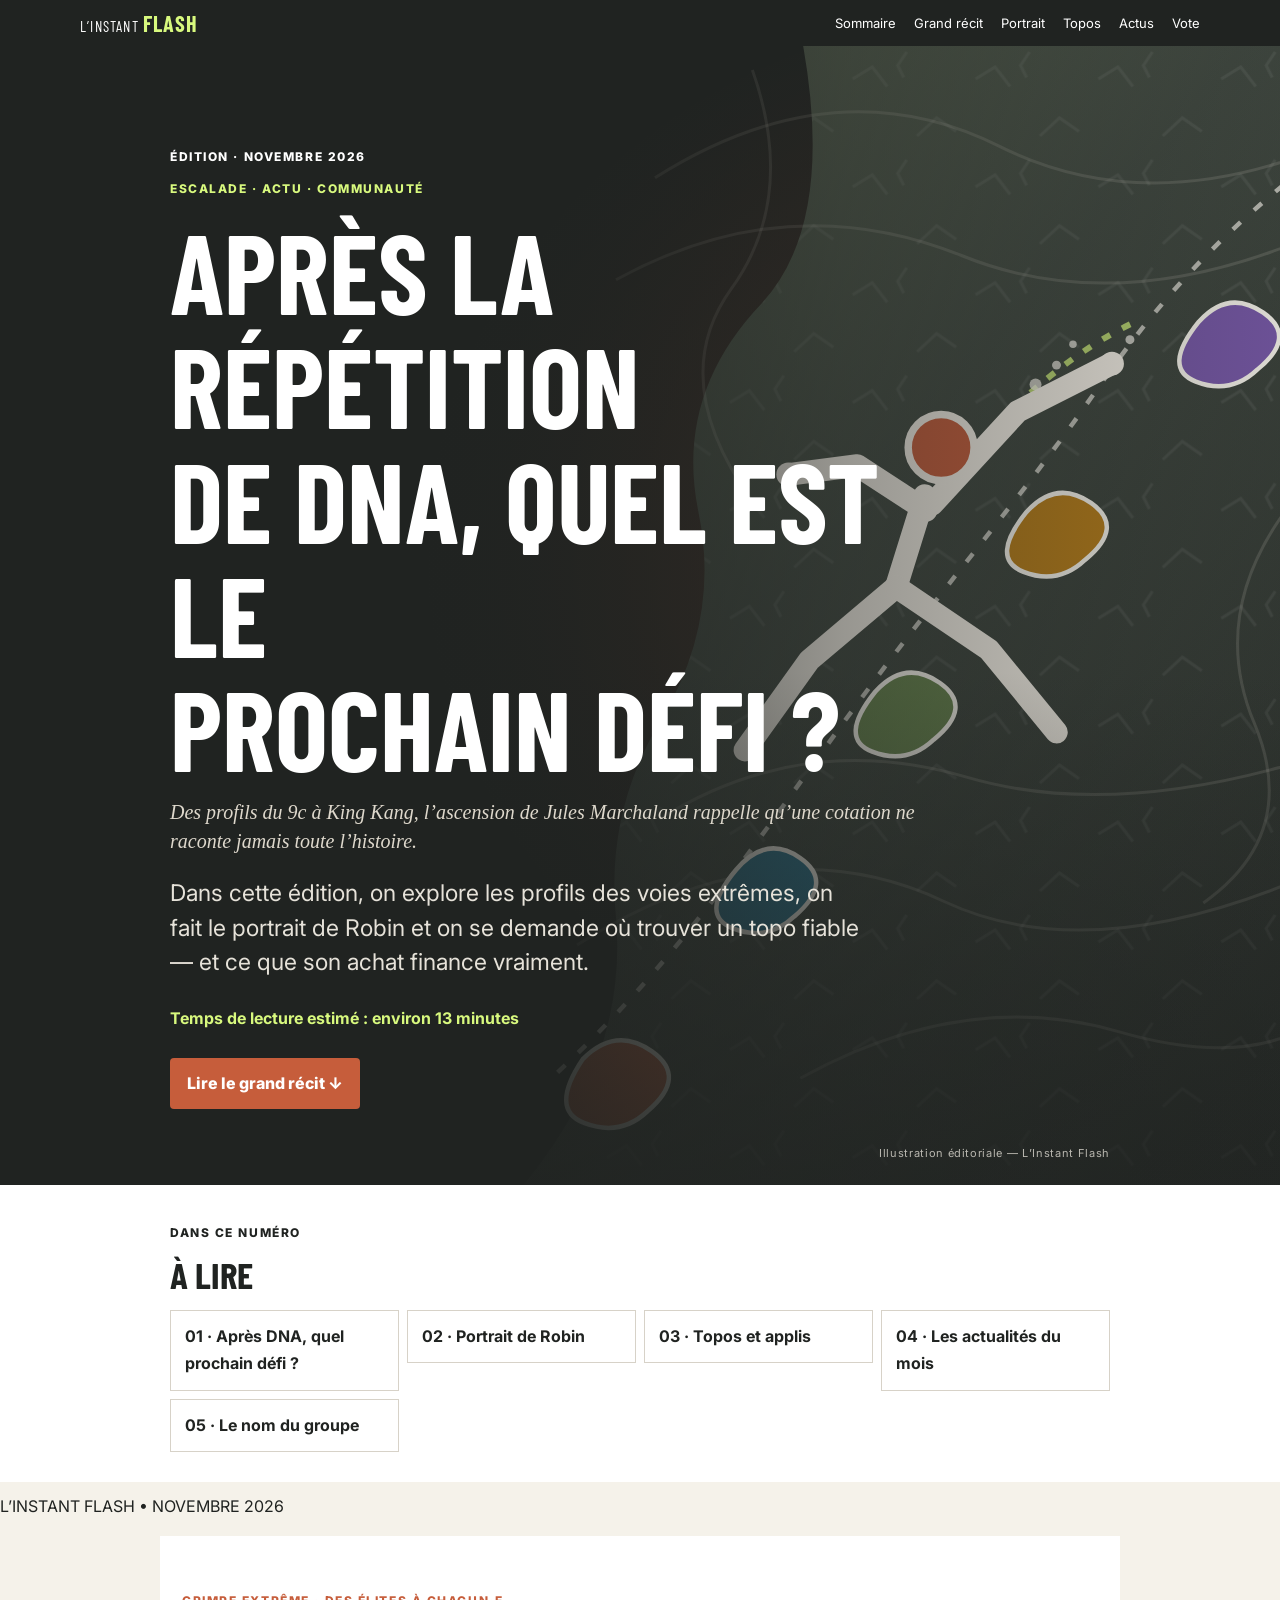
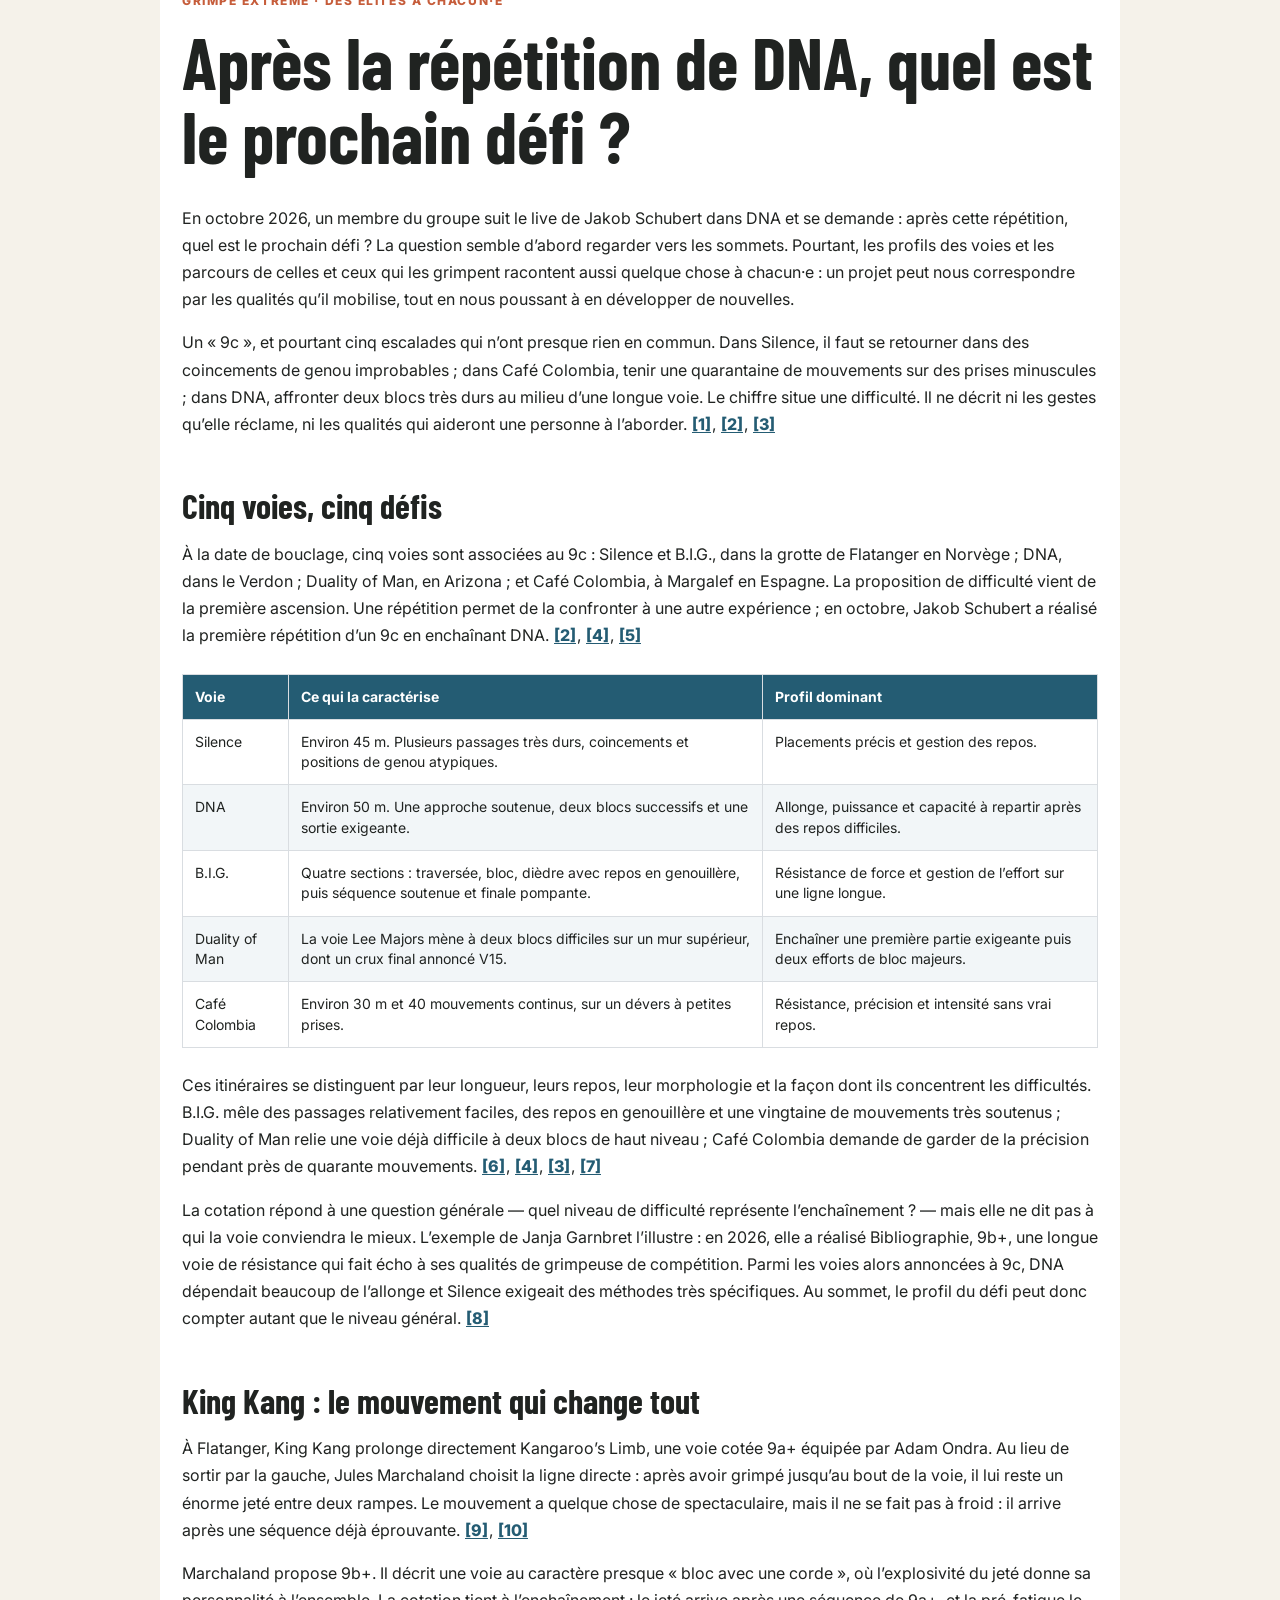
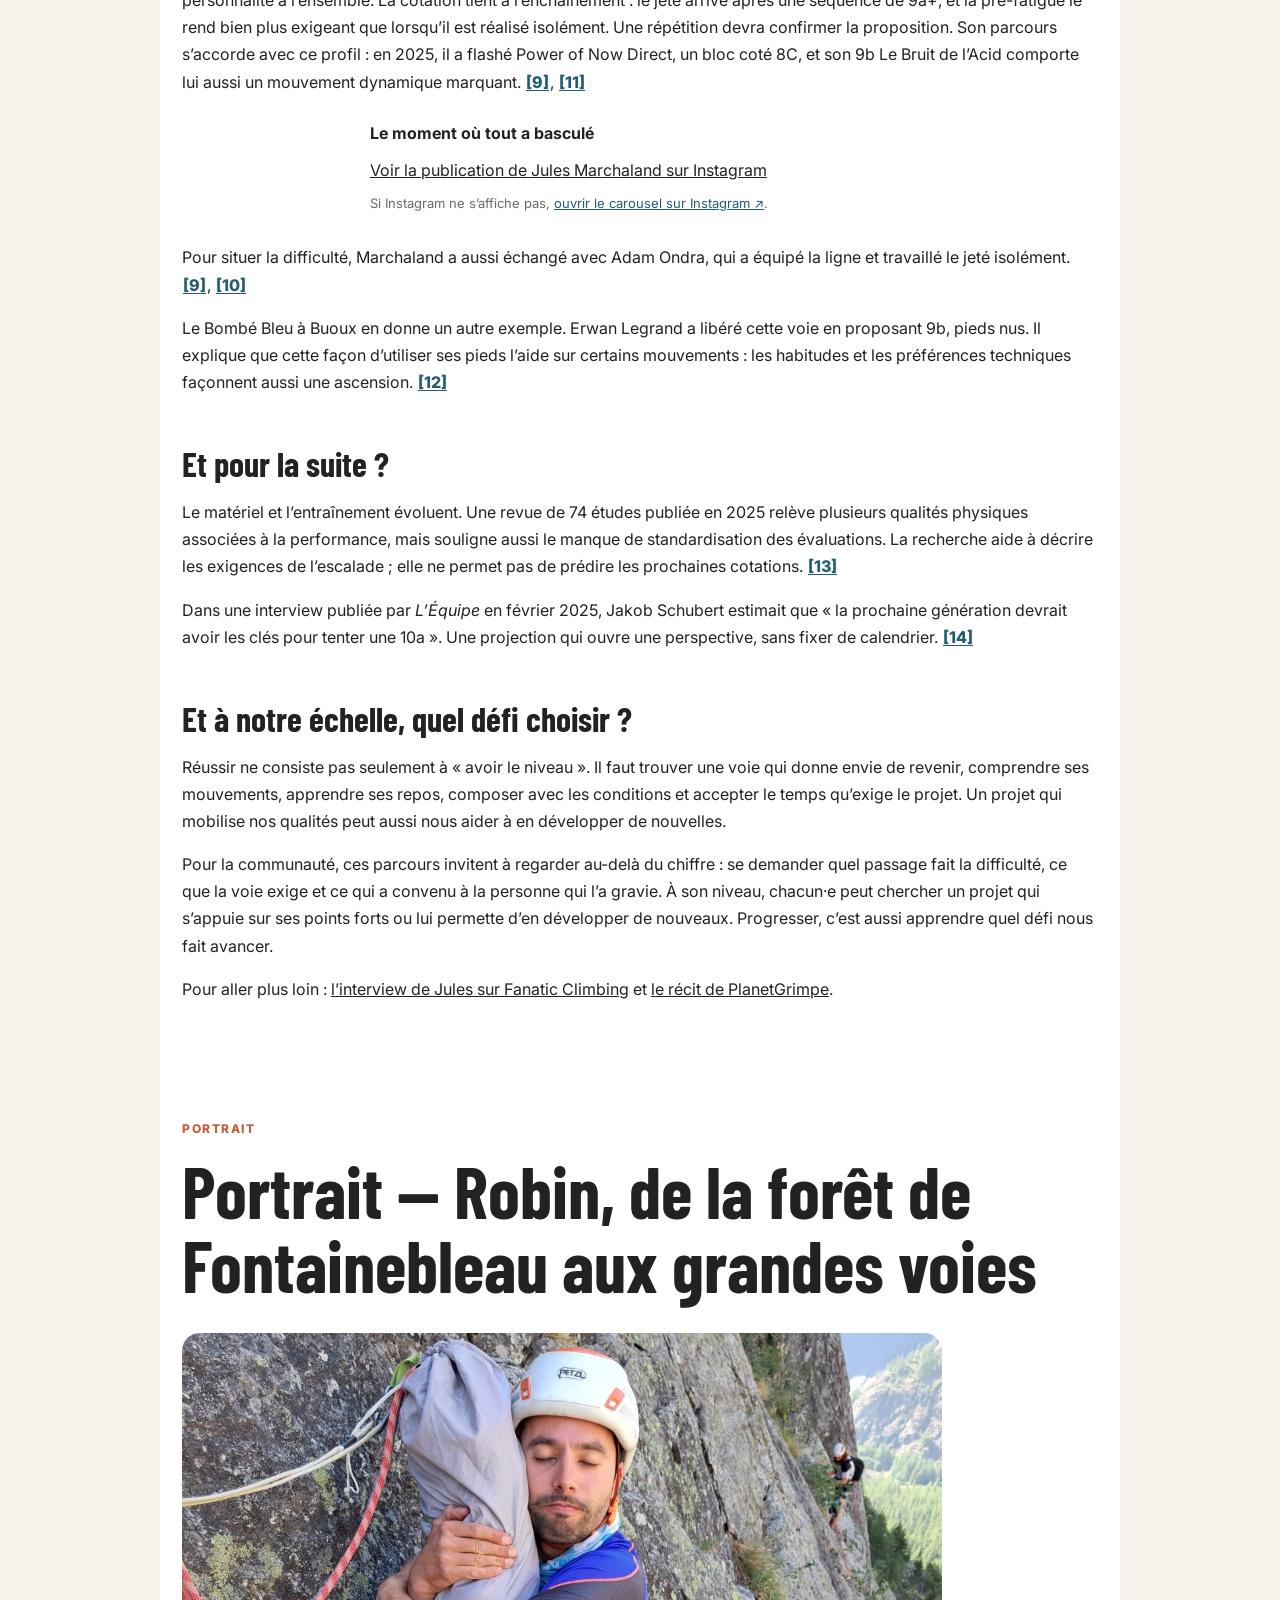
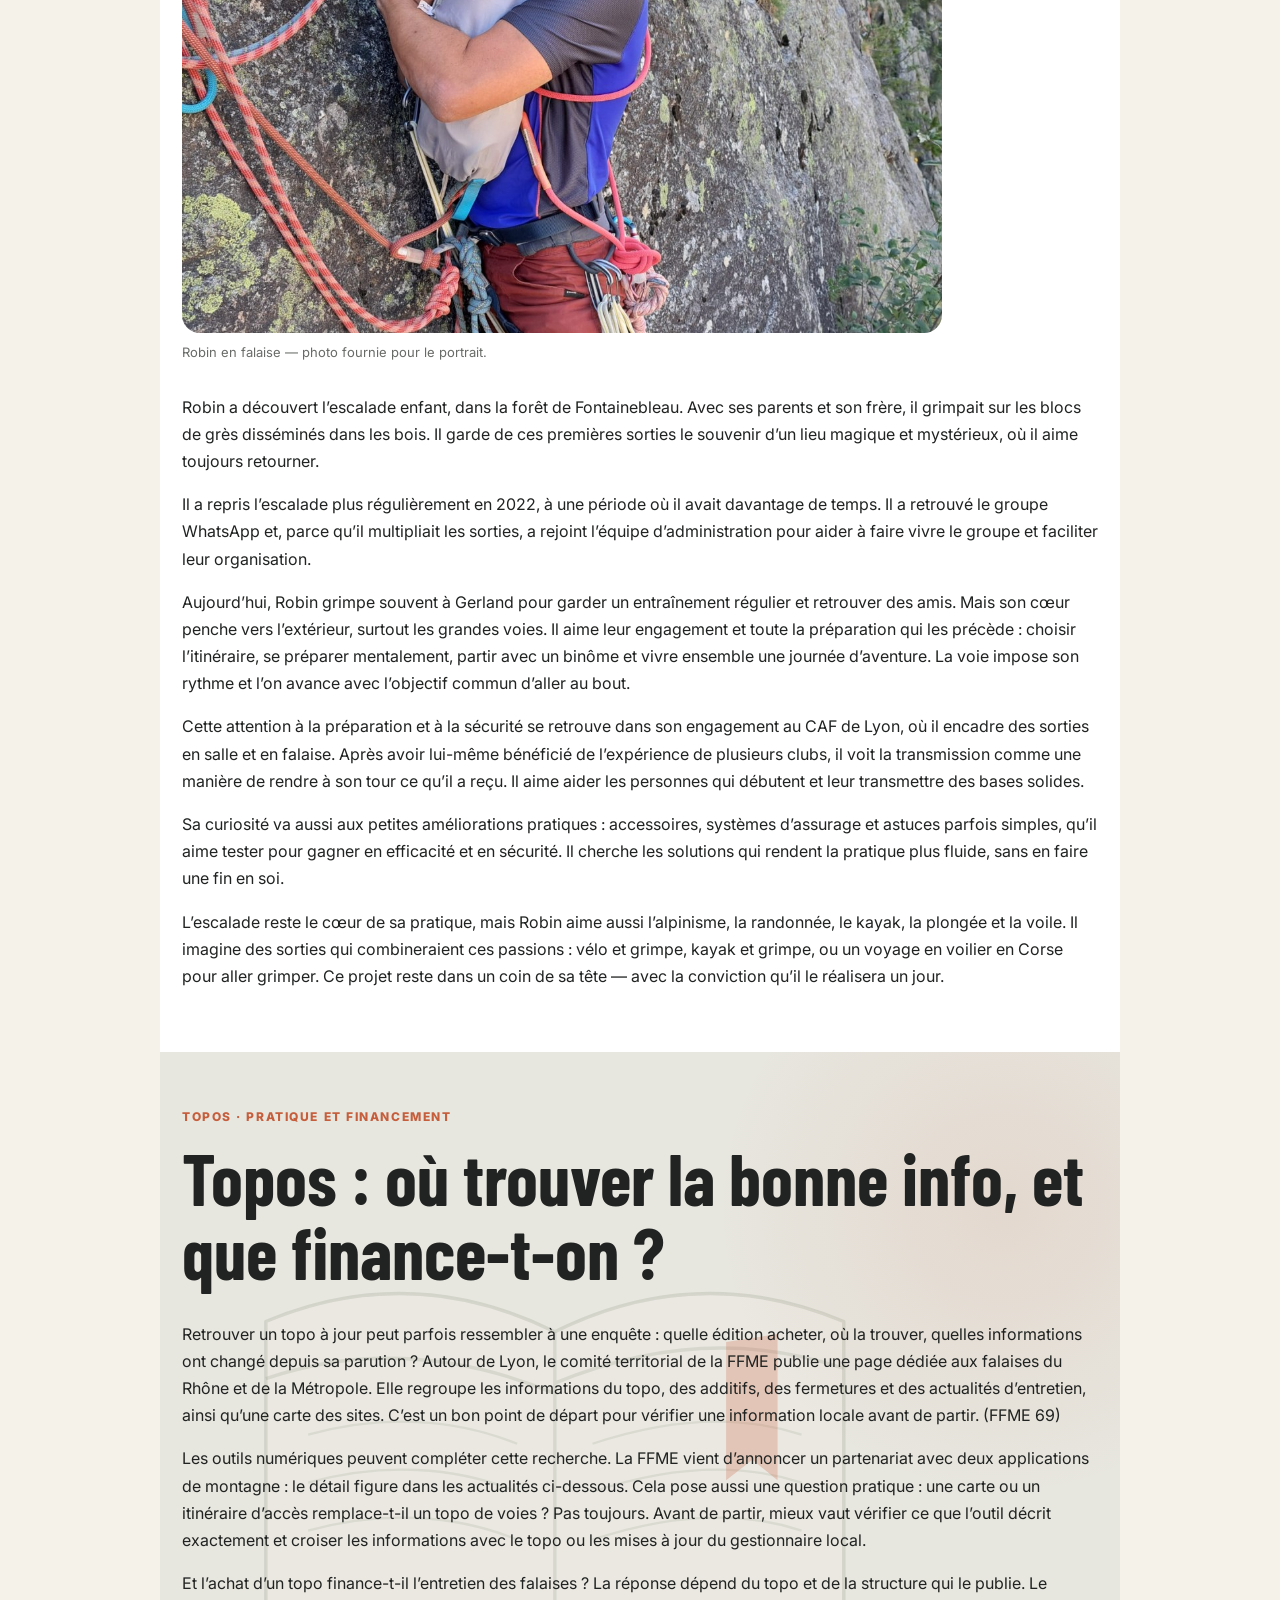
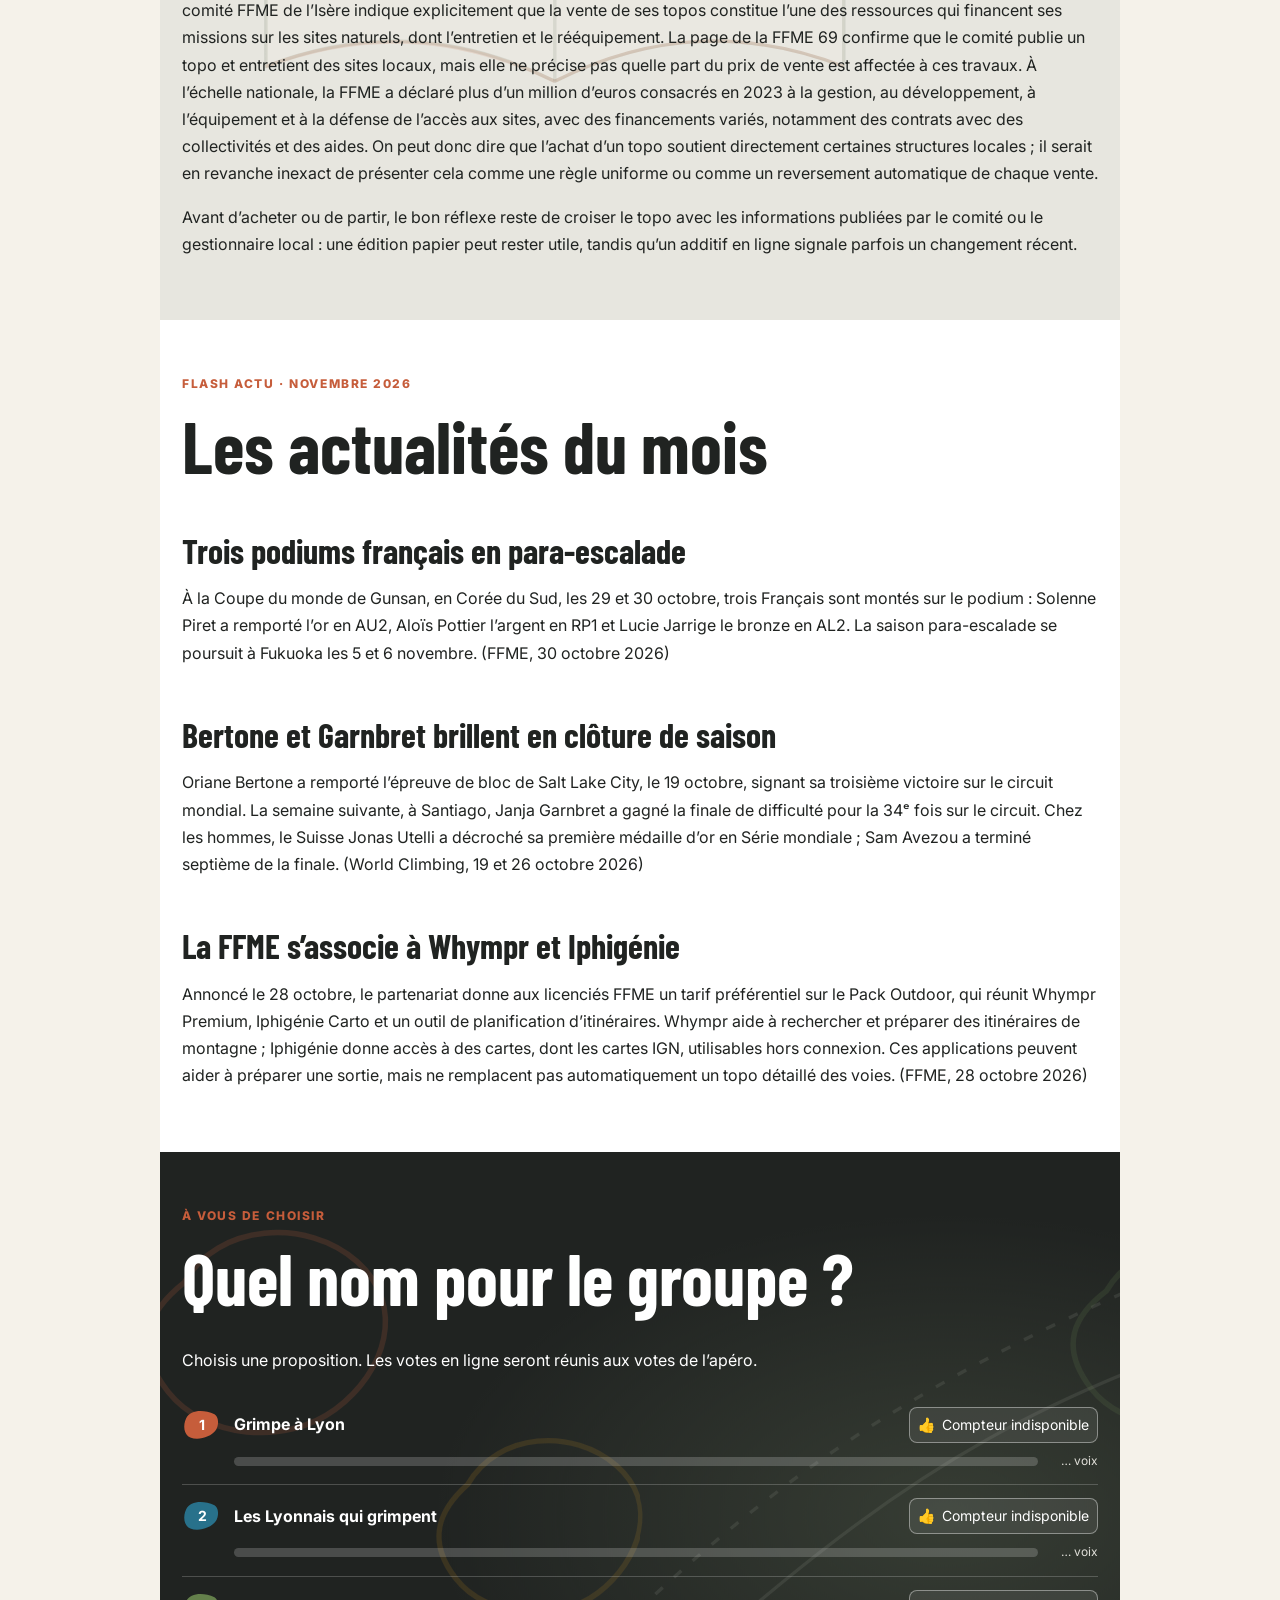
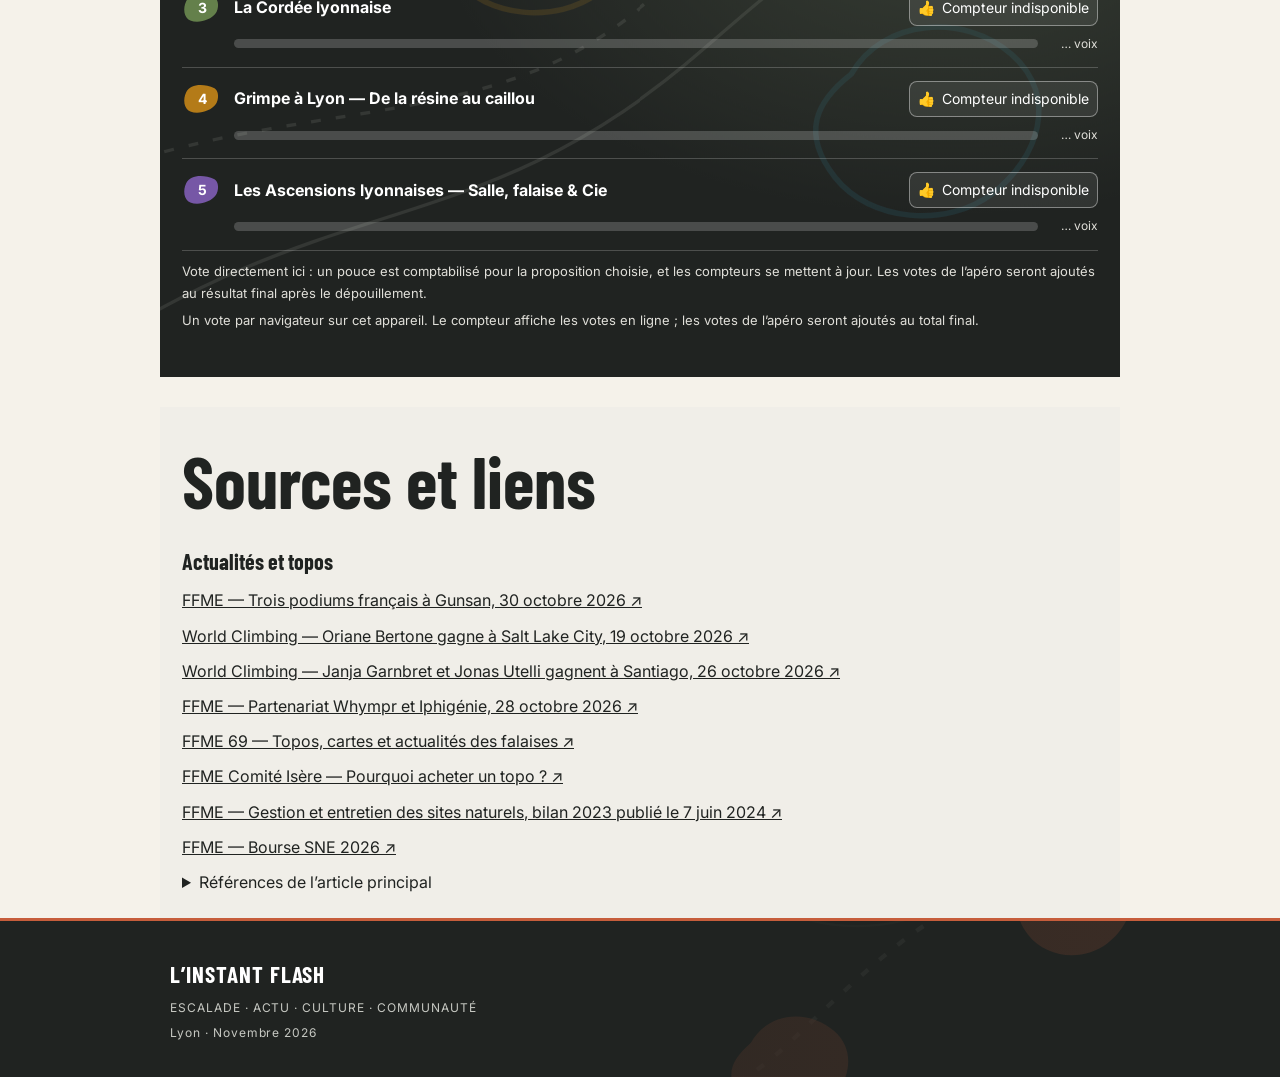
==== commit fbec3d9c: "Add files via upload" ====
--- a/novembre-2026-2.html
+++ b/novembre-2026-2.html
@@ -15,41 +15,40 @@
 <link href="https://fonts.googleapis.com/css2?family=Barlow+Condensed:wght@600;700;800&family=Inter:wght@400;500;600;700&display=swap" rel="stylesheet">
 <style>
 :root{--ink:#202321;--cream:#f5f2ea;--paper:#fff;--rust:#c65d3b;--sage:#66735b;--line:#d7d2c8;--muted:#686b67;--blue:#245c73}
-*{box-sizing:border-box}html{scroll-behavior:smooth}body{margin:0;background:var(--cream);color:var(--ink);font:16px/1.7 Inter,Arial,sans-serif}a{color:inherit}h1,h2,h3,h4,.brand,.number{font-family:'Barlow Condensed',Impact,sans-serif;line-height:1.02}h1{font-size:clamp(54px,11vw,112px);margin:.12em 0}h2{font-size:clamp(38px,8vw,72px);margin:.2em 0 .45em}h3{font-size:clamp(24px,5vw,34px);margin:1.5em 0 .5em}h4{font-size:18px;margin:1em 0 .3em}p{margin:.7em 0 1em}.topbar{background:var(--ink);color:#fff;padding:12px max(20px,calc((100vw - 1120px)/2));display:flex;align-items:center;justify-content:space-between}.brand{font-size:15px;letter-spacing:.08em;text-decoration:none}.brand strong{color:#d8f97e;font-size:22px}.topbar nav{display:flex;gap:18px;font-size:13px}.topbar nav a{text-decoration:none}.hero{position:relative;isolation:isolate;overflow:hidden;display:flex;align-items:flex-end;min-height:min(900px,94svh);padding:clamp(42px,8vw,92px) max(20px,calc((100vw - 940px)/2)) 76px;background:var(--ink);color:#fff}.hero-art,.hero-shade{position:absolute;inset:0}.hero-art{z-index:-2}.hero-art svg{display:block;width:100%;height:100%}.hero-shade{z-index:-1;background:linear-gradient(90deg,rgba(32,35,33,.97) 0%,rgba(32,35,33,.91) 34%,rgba(32,35,33,.44) 66%,rgba(32,35,33,.12) 100%),linear-gradient(0deg,rgba(32,35,33,.72),transparent 45%)}.hero-content{position:relative;z-index:1;max-width:760px}.hero-cta{display:inline-block;margin-top:10px;padding:12px 17px;background:var(--rust);color:#fff;text-decoration:none;font-weight:800;border-radius:4px}.hero-caption{position:absolute;right:max(20px,calc((100vw - 940px)/2));bottom:22px;margin:0;color:#f2eee5b8;font-size:11px;letter-spacing:.06em}.issue,.eyebrow,.kicker{font-size:12px;font-weight:800;letter-spacing:.13em;text-transform:uppercase}.kicker{color:#d8f97e}.hero .deck{max-width:700px;font-size:clamp(18px,2.6vw,23px);line-height:1.5;color:#e6e2d9}.hero .subhead{font:italic 20px/1.45 Georgia,serif;color:#ded8cc;max-width:780px}.hero .readtime{margin-top:25px;color:#d8f97e;font-weight:700}.navbox{background:var(--paper);padding:30px max(20px,calc((100vw - 940px)/2))}.navbox h2{font-size:37px}.navbox ul{list-style:none;margin:0;padding:0;display:grid;grid-template-columns:repeat(auto-fit,minmax(190px,1fr));gap:8px}.navbox a{display:block;padding:12px 14px;border:1px solid var(--line);text-decoration:none;font-weight:700}.wrap{max-width:960px;margin:auto;padding:46px 22px}.feature{background:var(--paper)}.section-kicker{color:var(--rust)}.feature-intro{font:italic 21px/1.5 Georgia,serif;color:#424744}.story p{max-width:820px}.table-wrap{overflow-x:auto;margin:24px 0}.route-table{border-collapse:collapse;width:100%;min-width:690px;background:#fff;font-size:14px;line-height:1.45}.route-table th{background:var(--blue);color:white;text-align:left}.route-table td,.route-table th{padding:12px;border:1px solid #d9dde1;vertical-align:top}.route-table tbody tr:nth-child(even){background:#f2f6f8}.note{font-size:13px;color:var(--muted);font-style:italic}.social-link{display:block;padding:18px 20px;margin:24px 0;background:#f5f2ea;border-left:4px solid var(--rust);font-weight:700;text-decoration:none}.portrait{background:#fff}.portrait-body{max-width:800px}.article-links{font-size:13px;border-top:1px solid var(--line);margin-top:30px;padding-top:14px}.article-links a{display:inline-block;margin:5px 14px 5px 0}.topos{background-color:#e7e6df;background-image:radial-gradient(circle at 88% 18%,rgba(198,93,59,.10),transparent 26%),url("[data-uri]");background-size:auto,cover;background-position:center,right center}.actus{background:var(--paper)}.news-card{padding:24px 0;border-top:1px solid var(--line)}.news-card h3{margin-top:.3em}.vote{background-color:var(--ink);background-image:radial-gradient(ellipse at 82% 44%,rgba(102,115,91,.32),transparent 46%),url("[data-uri]");background-size:auto,cover;background-position:center;color:#fff}.vote .intro{max-width:700px}.choices{list-style:none;padding:0;margin:20px 0 0}.poll-option{padding:13px 0;border-bottom:1px solid #ffffff33}.poll-option-main{display:flex;align-items:center;gap:12px}.poll-name{flex:1}.vote-choice{display:flex;align-items:center;gap:7px;font-size:14px;cursor:pointer;white-space:nowrap}.vote-choice input{accent-color:var(--accent);width:18px;height:18px}.poll-result{display:grid;grid-template-columns:1fr auto;gap:12px;align-items:center;margin:8px 0 0 52px}.poll-track{height:9px;border-radius:999px;background:#ffffff30;overflow:hidden}.poll-track span{display:block;width:0;height:100%;border-radius:inherit;background:var(--accent)}.poll-count{min-width:48px;text-align:right;font-size:12px;color:#e0dfd9}.poll-submit{margin-top:18px;border:0;border-radius:8px;padding:11px 16px;background:#68706a;color:#fff;font:inherit;font-weight:700;opacity:.8}.poll-note{font-size:13px;color:#e0dfd9;margin:.7em 0 0}.hold-marker{position:relative;display:inline-grid;place-items:center;flex:0 0 40px;width:40px;height:36px;color:#fff}.hold-marker svg{position:absolute;inset:0;width:100%;height:100%;fill:var(--accent)}.hold-marker b{position:relative;font-size:14px;line-height:1}.cta{display:inline-block;background:var(--rust);padding:12px 16px;color:#fff;text-decoration:none;font-weight:700;margin-top:12px}.cta.disabled{background:#68706a;color:#fff;cursor:default}.sources{background:#f0eee8;padding:22px;margin-top:30px}.sources h3{font-size:22px;margin:.2em 0 .7em}.sources a{display:block;overflow-wrap:anywhere;margin:8px 0}.bibliography{padding-left:20px;font-size:13px}.bibliography li{margin:5px 0;scroll-margin-top:20px}.source-ref{display:inline-block;color:var(--blue);font-weight:800;text-decoration:underline;text-decoration-thickness:1px;text-underline-offset:2px;padding:0 1px;scroll-margin-top:20px}.source-ref:focus-visible,.source-back:focus-visible{outline:3px solid var(--rust);outline-offset:2px;border-radius:3px}.source-back{display:inline-block;margin-left:7px;color:var(--blue);font-weight:800;text-decoration:none}.backtop{display:block;text-align:right;font-weight:700;font-size:12px;text-decoration:none;margin-top:30px}footer{position:relative;overflow:hidden;border-top:3px solid var(--rust);background-color:var(--ink);background-image:linear-gradient(90deg,rgba(32,35,33,.98),rgba(32,35,33,.66)),url("[data-uri]");background-size:cover;background-position:center right;color:#fff;padding:34px max(20px,calc((100vw - 940px)/2));font-size:12px;letter-spacing:.08em}footer strong{font-family:'Barlow Condensed';font-size:23px}footer span{display:block;color:#c7c9c3;margin-top:4px}
-.instagram-embed{max-width:540px;margin:24px auto 30px}.instagram-embed figcaption{font-weight:700;margin-bottom:10px}.instagram-embed blockquote.instagram-media{margin:0 auto!important;width:100%!important;max-width:540px!important;min-width:0!important}.instagram-fallback{font-size:13px;color:var(--muted);margin-top:8px}.instagram-fallback a{color:var(--blue)}.portrait-photo{margin:22px 0 30px;max-width:760px}.portrait-photo img{display:block;width:100%;max-height:600px;object-fit:cover;object-position:center 38%;border-radius:18px}.portrait-photo figcaption{margin-top:8px;color:var(--muted);font-size:13px}.form-placeholder{display:grid;gap:4px;margin-top:18px;padding:18px 20px;border:1px dashed var(--sage);border-radius:12px;background:#f7f5ef;color:var(--ink)}.form-placeholder span{font-size:14px;color:var(--muted)}@media(max-width:650px){.hero{min-height:850px;padding:44px 22px 82px}.hero-shade{background:linear-gradient(0deg,rgba(32,35,33,.98) 0%,rgba(32,35,33,.86) 52%,rgba(32,35,33,.28) 100%)}.hero-content{max-width:100%}.hero-caption{right:22px;bottom:16px}.topbar nav{gap:9px;font-size:11px}.vote-grid{grid-template-columns:68px 1fr;gap:12px}.poll-result{margin-left:48px;gap:8px}.route-table{font-size:12px}.wrap{padding:38px 19px}}
+*{box-sizing:border-box}html{scroll-behavior:smooth}body{margin:0;background:var(--cream);color:var(--ink);font:16px/1.7 Inter,Arial,sans-serif}a{color:inherit}h1,h2,h3,h4,.brand,.number{font-family:'Barlow Condensed',Impact,sans-serif;line-height:1.02}h1{font-size:clamp(54px,11vw,112px);margin:.12em 0}h2{font-size:clamp(38px,8vw,72px);margin:.2em 0 .45em}h3{font-size:clamp(24px,5vw,34px);margin:1.5em 0 .5em}h4{font-size:18px;margin:1em 0 .3em}p{margin:.7em 0 1em}.topbar{background:var(--ink);color:#fff;padding:12px max(20px,calc((100vw - 1120px)/2));display:flex;align-items:center;justify-content:space-between}.brand{font-size:15px;letter-spacing:.08em;text-decoration:none}.brand strong{color:#d8f97e;font-size:22px}.topbar nav{display:flex;gap:18px;font-size:13px}.topbar nav a{text-decoration:none}.hero{position:relative;isolation:isolate;overflow:hidden;display:flex;align-items:flex-end;min-height:min(900px,94svh);padding:clamp(42px,8vw,92px) max(20px,calc((100vw - 940px)/2)) 76px;background:var(--ink);color:#fff}.hero-art,.hero-shade{position:absolute;inset:0}.hero-art{z-index:-2}.hero-art svg{display:block;width:100%;height:100%}.hero-shade{z-index:-1;background:linear-gradient(90deg,rgba(32,35,33,.97) 0%,rgba(32,35,33,.91) 34%,rgba(32,35,33,.44) 66%,rgba(32,35,33,.12) 100%),linear-gradient(0deg,rgba(32,35,33,.72),transparent 45%)}.hero-content{position:relative;z-index:1;max-width:760px}.hero-cta{display:inline-block;margin-top:10px;padding:12px 17px;background:var(--rust);color:#fff;text-decoration:none;font-weight:800;border-radius:4px}.hero-caption{position:absolute;right:max(20px,calc((100vw - 940px)/2));bottom:22px;margin:0;color:#f2eee5b8;font-size:11px;letter-spacing:.06em}.issue,.eyebrow,.kicker{font-size:12px;font-weight:800;letter-spacing:.13em;text-transform:uppercase}.kicker{color:#d8f97e}.hero .deck{max-width:700px;font-size:clamp(18px,2.6vw,23px);line-height:1.5;color:#e6e2d9}.hero .subhead{font:italic 20px/1.45 Georgia,serif;color:#ded8cc;max-width:780px}.hero .readtime{margin-top:25px;color:#d8f97e;font-weight:700}.navbox{background:var(--paper);padding:30px max(20px,calc((100vw - 940px)/2))}.navbox h2{font-size:37px}.navbox ul{list-style:none;margin:0;padding:0;display:grid;grid-template-columns:repeat(auto-fit,minmax(190px,1fr));gap:8px}.navbox a{display:block;padding:12px 14px;border:1px solid var(--line);text-decoration:none;font-weight:700}.wrap{max-width:960px;margin:auto;padding:46px 22px}.feature{background:var(--paper)}.section-kicker{color:var(--rust)}.feature-intro{font:italic 21px/1.5 Georgia,serif;color:#424744}.story p{max-width:820px}.table-wrap{overflow-x:auto;margin:24px 0}.route-table{border-collapse:collapse;width:100%;min-width:690px;background:#fff;font-size:14px;line-height:1.45}.route-table th{background:var(--blue);color:white;text-align:left}.route-table td,.route-table th{padding:12px;border:1px solid #d9dde1;vertical-align:top}.route-table tbody tr:nth-child(even){background:#f2f6f8}.note{font-size:13px;color:var(--muted);font-style:italic}.social-link{display:block;padding:18px 20px;margin:24px 0;background:#f5f2ea;border-left:4px solid var(--rust);font-weight:700;text-decoration:none}.portrait{background:#fff}.portrait-body{max-width:800px}.article-links{font-size:13px;border-top:1px solid var(--line);margin-top:30px;padding-top:14px}.article-links a{display:inline-block;margin:5px 14px 5px 0}.topos{background-color:#e7e6df;background-image:radial-gradient(circle at 88% 18%,rgba(198,93,59,.10),transparent 26%),url("[data-uri]");background-size:auto,cover;background-position:center,right center}.actus{background:var(--paper)}.news-card{padding:24px 0;border-top:1px solid var(--line)}.news-card h3{margin-top:.3em}.vote{background-color:var(--ink);background-image:radial-gradient(ellipse at 82% 44%,rgba(102,115,91,.32),transparent 46%),url("[data-uri]");background-size:auto,cover;background-position:center;color:#fff}.vote .intro{max-width:700px}.choices{list-style:none;padding:0;margin:20px 0 0}.poll-option{padding:13px 0;border-bottom:1px solid #ffffff33}.poll-option-main{display:flex;align-items:center;gap:12px}.poll-name{flex:1}.vote-choice{display:flex;align-items:center;gap:7px;font:inherit;font-size:14px;cursor:pointer;white-space:nowrap;background:#ffffff14}.vote-choice:disabled{opacity:.72;cursor:wait}.vote-choice[aria-pressed="true"]{background:var(--accent);border-color:var(--accent);color:#fff}.vote-choice input{accent-color:var(--accent);width:18px;height:18px}.poll-result{display:grid;grid-template-columns:1fr auto;gap:12px;align-items:center;margin:8px 0 0 52px}.poll-track{height:9px;border-radius:999px;background:#ffffff30;overflow:hidden}.poll-track span{display:block;width:0;height:100%;border-radius:inherit;background:var(--accent);transition:width .35s ease}.poll-count{min-width:48px;text-align:right;font-size:12px;color:#e0dfd9}.poll-submit{margin-top:18px;border:0;border-radius:8px;padding:11px 16px;background:#68706a;color:#fff;font:inherit;font-weight:700;opacity:.8}.poll-note{font-size:13px;color:#e0dfd9;margin:.7em 0 0}.hold-marker{position:relative;display:inline-grid;place-items:center;flex:0 0 40px;width:40px;height:36px;color:#fff}.hold-marker svg{position:absolute;inset:0;width:100%;height:100%;fill:var(--accent)}.hold-marker b{position:relative;font-size:14px;line-height:1}.cta{display:inline-block;background:var(--rust);padding:12px 16px;color:#fff;text-decoration:none;font-weight:700;margin-top:12px}.cta.disabled{background:#68706a;color:#fff;cursor:default}.sources{background:#f0eee8;padding:22px;margin-top:30px}.sources h3{font-size:22px;margin:.2em 0 .7em}.sources a{display:block;overflow-wrap:anywhere;margin:8px 0}.bibliography{padding-left:20px;font-size:13px}.bibliography li{margin:5px 0;scroll-margin-top:20px}.source-ref{display:inline-block;color:var(--blue);font-weight:800;text-decoration:underline;text-decoration-thickness:1px;text-underline-offset:2px;padding:0 1px;scroll-margin-top:20px}.source-ref:focus-visible,.source-back:focus-visible{outline:3px solid var(--rust);outline-offset:2px;border-radius:3px}.source-back{display:inline-block;margin-left:7px;color:var(--blue);font-weight:800;text-decoration:none}.backtop{display:block;text-align:right;font-weight:700;font-size:12px;text-decoration:none;margin-top:30px}footer{position:relative;overflow:hidden;border-top:3px solid var(--rust);background-color:var(--ink);background-image:linear-gradient(90deg,rgba(32,35,33,.98),rgba(32,35,33,.66)),url("[data-uri]");background-size:cover;background-position:center right;color:#fff;padding:34px max(20px,calc((100vw - 940px)/2));font-size:12px;letter-spacing:.08em}footer strong{font-family:'Barlow Condensed';font-size:23px}footer span{display:block;color:#c7c9c3;margin-top:4px}
+.instagram-embed{max-width:540px;margin:24px auto 30px}.instagram-embed figcaption{font-weight:700;margin-bottom:10px}.instagram-embed blockquote.instagram-media{margin:0 auto!important;width:100%!important;max-width:540px!important;min-width:0!important}.instagram-fallback{font-size:13px;color:var(--muted);margin-top:8px}.instagram-fallback a{color:var(--blue)}.portrait-photo{margin:22px 0 30px;max-width:760px}.portrait-photo img{display:block;width:100%;max-height:600px;object-fit:cover;object-position:center 38%;border-radius:18px}.portrait-photo figcaption{margin-top:8px;color:var(--muted);font-size:13px}.form-placeholder{display:grid;gap:4px;margin-top:18px;padding:18px 20px;border:1px dashed var(--sage);border-radius:12px;background:#f7f5ef;color:var(--ink)}.form-placeholder span{font-size:14px;color:var(--muted)}.vote-choice:focus-visible{outline:3px solid #d8f97e;outline-offset:3px;border-radius:6px}.vote-choice{padding:5px 8px;border:1px solid #ffffff66;border-radius:8px;color:#fff;text-decoration:none}.poll-login-note{font-size:13px;color:#e0dfd9;margin:.4em 0 0}@media(max-width:650px){.hero{min-height:850px;padding:44px 22px 82px}.hero-shade{background:linear-gradient(0deg,rgba(32,35,33,.98) 0%,rgba(32,35,33,.86) 52%,rgba(32,35,33,.28) 100%)}.hero-content{max-width:100%}.hero-caption{right:22px;bottom:16px}.topbar nav{gap:9px;font-size:11px}.vote-grid{grid-template-columns:68px 1fr;gap:12px}.poll-result{margin-left:48px;gap:8px}.route-table{font-size:12px}.wrap{padding:38px 19px}}
 @media(max-width:720px){.table-wrap{overflow:visible}.route-table{display:block;width:100%;min-width:0;border-collapse:separate;border-spacing:0;background:transparent}.route-table thead{position:absolute;width:1px;height:1px;padding:0;margin:-1px;overflow:hidden;clip:rect(0,0,0,0);white-space:nowrap;border:0}.route-table tbody{display:grid;gap:12px}.route-table tbody tr{display:block;border:1px solid #d9dde1;border-radius:12px;background:#fff!important;overflow:hidden;box-shadow:0 3px 12px #20232112}.route-table tbody td{display:grid;grid-template-columns:minmax(112px,30%) minmax(0,1fr);gap:12px;padding:12px;border:0;border-bottom:1px solid #e3e5e8;font-size:14px}.route-table tbody td:first-child{display:block;background:#f2f6f8;color:var(--blue);font-family:'Barlow Condensed',Impact,sans-serif;font-size:20px;font-weight:800}.route-table tbody td:not(:first-child)::before{content:attr(data-label);font-weight:700;color:var(--blue)}.route-table tbody td:last-child{border-bottom:0}}
 @media(prefers-reduced-motion:reduce){html{scroll-behavior:auto}}
 </style>
 </head>
 <body>
 <header class="topbar"><a class="brand" href="#top">L’INSTANT <strong>FLASH</strong></a><nav><a href="#sommaire">Sommaire</a><a href="#feature">Grand récit</a><a href="#portrait">Portrait</a><a href="#topos">Topos</a><a href="#actus">Actus</a><a href="#vote">Vote</a></nav></header>
-<header class="hero" id="top"><div class="hero-art" aria-hidden="true"><svg viewBox="0 0 1200 760" preserveAspectRatio="xMidYMid slice" xmlns="http://www.w3.org/2000/svg"><defs><linearGradient id="rock" x1="0" y1="0" x2="1" y2="1"><stop offset="0" stop-color="#66735b"/><stop offset=".38" stop-color="#414941"/><stop offset="1" stop-color="#202321"/></linearGradient><radialGradient id="glow"><stop offset="0" stop-color="#c65d3b" stop-opacity=".3"/><stop offset="1" stop-color="#c65d3b" stop-opacity="0"/></radialGradient><pattern id="grain" width="82" height="72" patternUnits="userSpaceOnUse"><path d="M4 22l13-8 10 13m20 33 13-12 13 9M40 4l-6 9 4 8" fill="none" stroke="#f5f2ea" stroke-opacity=".075" stroke-width="2"/></pattern></defs><rect width="1200" height="760" fill="#202321"/><ellipse cx="875" cy="340" rx="420" ry="370" fill="url(#glow)"/><path d="M560-35 1200-20v800H505q88-94 79-198-7-71 30-132 40-67 25-139-16-78 42-139 53-57 24-192Z" fill="url(#rock)"/><path d="M560-35 1200-20v800H505q88-94 79-198-7-71 30-132 40-67 25-139-16-78 42-139 53-57 24-192Z" fill="url(#grain)"/><g fill="none" stroke="#d8d4c9" stroke-opacity=".17" stroke-width="2"><path d="M610 88q120-76 230-21t248-14M584 156q115-63 231-16t263-27M613 516q96-60 205-28t264-24M558 600q130-83 245-29t300-45M707 689q110-61 213-31t153-25"/><path d="M675 16q30 85-14 146t14 142M1034 306q-55 72-24 146t-34 120"/></g><path d="M545 685C630 606 685 520 748 435s107-134 155-203 88-110 150-158" fill="none" stroke="#f5f2ea" stroke-opacity=".7" stroke-width="3" stroke-dasharray="7 12"/><g stroke="#f5f2ea" stroke-width="3"><path d="M562 676q22-22 46-5t-3 40q-18 17-42 8t-1-43Z" fill="#c65d3b"/><path d="M664 550q20-24 43-8t-4 39q-18 17-41 8t2-39Z" fill="#28718b"/><path d="M757 431q20-22 43-6t-4 38q-18 17-41 8t2-40Z" fill="#64804b"/><path d="M858 311q20-22 43-6t-4 38q-18 17-41 8t2-40Z" fill="#b47b18"/><path d="M973 184q20-22 43-6t-4 38q-18 17-41 8t2-40Z" fill="#7657a6"/><path d="M1080 70q20-22 43-6t-4 38q-18 17-41 8t2-40Z" fill="#c65d3b"/></g><path d="M808 285q65-75 125-102" fill="none" stroke="#d8f97e" stroke-opacity=".8" stroke-width="4" stroke-dasharray="6 9"/><g stroke="#f6f1e8" stroke-width="15" stroke-linecap="round" stroke-linejoin="round" fill="none"><path d="M790 300 771 361"/><path d="M791 310 745 280 699 286"/><path d="M795 306 852 244 915 212"/><path d="M771 361 713 410 670 470"/><path d="M771 361 833 403 878 458"/></g><circle cx="801" cy="268" r="22" fill="#c65d3b" stroke="#f6f1e8" stroke-width="5"/><circle cx="915" cy="212" r="8" fill="#f6f1e8"/><circle cx="699" cy="286" r="8" fill="#f6f1e8"/><g fill="#f5f2ea" opacity=".74"><circle cx="864" cy="226" r="4"/><circle cx="878" cy="213" r="3"/><circle cx="889" cy="199" r="2.5"/><circle cx="927" cy="196" r="3"/></g></svg></div><div class="hero-shade" aria-hidden="true"></div><div class="hero-content"><p class="issue">ÉDITION · NOVEMBRE 2026</p><p class="kicker">ESCALADE · ACTU · COMMUNAUTÉ</p><h1>LE 10C,<br>BIENTÔT&nbsp;?</h1><p class="subhead">Des profils du 9c à King Kang, l’ascension de Jules Marchaland rappelle qu’une cotation ne raconte jamais toute l’histoire.</p><p class="deck">Dans cette édition, on explore les profils des voies extrêmes, on fait le portrait de Robin et on se demande où trouver un topo fiable — et ce que son achat finance vraiment.</p><p class="readtime">Temps de lecture estimé : environ 13 minutes</p><a class="hero-cta" href="#feature">Lire le grand récit ↓</a></div><p class="hero-caption">Illustration éditoriale — L’Instant Flash</p></header>
-<nav class="navbox" id="sommaire"><p class="eyebrow">DANS CE NUMÉRO</p><h2>À LIRE</h2><ul><li><a href="#feature">01 · Le 10c, bientôt ?</a></li><li><a href="#portrait">02 · Portrait de Robin</a></li><li><a href="#topos">03 · Topos et applis</a></li><li><a href="#actus">04 · Les actualités du mois</a></li><li><a href="#vote">05 · Le nom du groupe</a></li></ul></nav>
+<header class="hero" id="top"><div class="hero-art" aria-hidden="true"><svg viewBox="0 0 1200 760" preserveAspectRatio="xMidYMid slice" xmlns="http://www.w3.org/2000/svg"><defs><linearGradient id="rock" x1="0" y1="0" x2="1" y2="1"><stop offset="0" stop-color="#66735b"/><stop offset=".38" stop-color="#414941"/><stop offset="1" stop-color="#202321"/></linearGradient><radialGradient id="glow"><stop offset="0" stop-color="#c65d3b" stop-opacity=".3"/><stop offset="1" stop-color="#c65d3b" stop-opacity="0"/></radialGradient><pattern id="grain" width="82" height="72" patternUnits="userSpaceOnUse"><path d="M4 22l13-8 10 13m20 33 13-12 13 9M40 4l-6 9 4 8" fill="none" stroke="#f5f2ea" stroke-opacity=".075" stroke-width="2"/></pattern></defs><rect width="1200" height="760" fill="#202321"/><ellipse cx="875" cy="340" rx="420" ry="370" fill="url(#glow)"/><path d="M560-35 1200-20v800H505q88-94 79-198-7-71 30-132 40-67 25-139-16-78 42-139 53-57 24-192Z" fill="url(#rock)"/><path d="M560-35 1200-20v800H505q88-94 79-198-7-71 30-132 40-67 25-139-16-78 42-139 53-57 24-192Z" fill="url(#grain)"/><g fill="none" stroke="#d8d4c9" stroke-opacity=".17" stroke-width="2"><path d="M610 88q120-76 230-21t248-14M584 156q115-63 231-16t263-27M613 516q96-60 205-28t264-24M558 600q130-83 245-29t300-45M707 689q110-61 213-31t153-25"/><path d="M675 16q30 85-14 146t14 142M1034 306q-55 72-24 146t-34 120"/></g><path d="M545 685C630 606 685 520 748 435s107-134 155-203 88-110 150-158" fill="none" stroke="#f5f2ea" stroke-opacity=".7" stroke-width="3" stroke-dasharray="7 12"/><g stroke="#f5f2ea" stroke-width="3"><path d="M562 676q22-22 46-5t-3 40q-18 17-42 8t-1-43Z" fill="#c65d3b"/><path d="M664 550q20-24 43-8t-4 39q-18 17-41 8t2-39Z" fill="#28718b"/><path d="M757 431q20-22 43-6t-4 38q-18 17-41 8t2-40Z" fill="#64804b"/><path d="M858 311q20-22 43-6t-4 38q-18 17-41 8t2-40Z" fill="#b47b18"/><path d="M973 184q20-22 43-6t-4 38q-18 17-41 8t2-40Z" fill="#7657a6"/><path d="M1080 70q20-22 43-6t-4 38q-18 17-41 8t2-40Z" fill="#c65d3b"/></g><path d="M808 285q65-75 125-102" fill="none" stroke="#d8f97e" stroke-opacity=".8" stroke-width="4" stroke-dasharray="6 9"/><g stroke="#f6f1e8" stroke-width="15" stroke-linecap="round" stroke-linejoin="round" fill="none"><path d="M790 300 771 361"/><path d="M791 310 745 280 699 286"/><path d="M795 306 852 244 915 212"/><path d="M771 361 713 410 670 470"/><path d="M771 361 833 403 878 458"/></g><circle cx="801" cy="268" r="22" fill="#c65d3b" stroke="#f6f1e8" stroke-width="5"/><circle cx="915" cy="212" r="8" fill="#f6f1e8"/><circle cx="699" cy="286" r="8" fill="#f6f1e8"/><g fill="#f5f2ea" opacity=".74"><circle cx="864" cy="226" r="4"/><circle cx="878" cy="213" r="3"/><circle cx="889" cy="199" r="2.5"/><circle cx="927" cy="196" r="3"/></g></svg></div><div class="hero-shade" aria-hidden="true"></div><div class="hero-content"><p class="issue">ÉDITION · NOVEMBRE 2026</p><p class="kicker">ESCALADE · ACTU · COMMUNAUTÉ</p><h1>APRÈS LA RÉPÉTITION<br>DE DNA, QUEL EST LE<br>PROCHAIN DÉFI&nbsp;?</h1><p class="subhead">Des profils du 9c à King Kang, l’ascension de Jules Marchaland rappelle qu’une cotation ne raconte jamais toute l’histoire.</p><p class="deck">Dans cette édition, on explore les profils des voies extrêmes, on fait le portrait de Robin et on se demande où trouver un topo fiable — et ce que son achat finance vraiment.</p><p class="readtime">Temps de lecture estimé : environ 13 minutes</p><a class="hero-cta" href="#feature">Lire le grand récit ↓</a></div><p class="hero-caption">Illustration éditoriale — L’Instant Flash</p></header>
+<nav class="navbox" id="sommaire"><p class="eyebrow">DANS CE NUMÉRO</p><h2>À LIRE</h2><ul><li><a href="#feature">01 · Après DNA, quel prochain défi ?</a></li><li><a href="#portrait">02 · Portrait de Robin</a></li><li><a href="#topos">03 · Topos et applis</a></li><li><a href="#actus">04 · Les actualités du mois</a></li><li><a href="#vote">05 · Le nom du groupe</a></li></ul></nav>
 <main>
 <p>L’INSTANT FLASH  •  NOVEMBRE 2026</p>
-<section class="wrap feature" id="feature"><p class="eyebrow section-kicker">Grimpe extrême · profils de voies</p><h2>Le 10c, bientôt ?</h2>
-<p>En octobre 2026, un membre du groupe suit le live de Jakob Schubert dans DNA et se dit que le 10c pourrait arriver bientôt. C’est une intuition, pas une prévision. Mais elle ouvre une question : qu’est-ce qui rend une voie extrême accessible à un grimpeur ? Son niveau général, ou la rencontre entre ses qualités et le profil précis de la voie ?</p>
+<section class="wrap feature" id="feature"><p class="eyebrow section-kicker">Grimpe extrême · des élites à chacun·e</p><h2>Après la répétition de DNA, quel est le prochain défi&nbsp;?</h2>
+<p>En octobre 2026, un membre du groupe suit le live de Jakob Schubert dans DNA et se demande : après cette répétition, quel est le prochain défi&nbsp;? La question semble d’abord regarder vers les sommets. Pourtant, les profils des voies et les parcours de celles et ceux qui les grimpent racontent aussi quelque chose à chacun·e : un projet peut nous correspondre par les qualités qu’il mobilise, tout en nous poussant à en développer de nouvelles.</p>
 <p>Un « 9c », et pourtant cinq escalades qui n’ont presque rien en commun. Dans Silence, il faut se retourner dans des coincements de genou improbables ; dans Café Colombia, tenir une quarantaine de mouvements sur des prises minuscules ; dans DNA, affronter deux blocs très durs au milieu d’une longue voie. Le chiffre situe une difficulté. Il ne décrit ni les gestes qu’elle réclame, ni les qualités qui aideront une personne à l’aborder. <a class="source-ref" id="citation-1" href="#source-1" aria-label="Voir la source 1">[1]</a>, <a class="source-ref" id="citation-2" href="#source-2" aria-label="Voir la source 2">[2]</a>, <a class="source-ref" id="citation-3" href="#source-3" aria-label="Voir la source 3">[3]</a></p>
 <h3>Cinq voies, cinq défis</h3>
 <p>À la date de bouclage, cinq voies sont associées au 9c : Silence et B.I.G., dans la grotte de Flatanger en Norvège ; DNA, dans le Verdon ; Duality of Man, en Arizona ; et Café Colombia, à Margalef en Espagne. La proposition de difficulté vient de la première ascension. Une répétition permet de la confronter à une autre expérience ; en octobre, Jakob Schubert a réalisé la première répétition d’un 9c en enchaînant DNA. <a class="source-ref" id="citation-4" href="#source-2" aria-label="Voir la source 2">[2]</a>, <a class="source-ref" id="citation-5" href="#source-4" aria-label="Voir la source 4">[4]</a>, <a class="source-ref" id="citation-6" href="#source-5" aria-label="Voir la source 5">[5]</a></p>
-<div class="table-wrap"><table class="route-table"><thead><tr><th scope="col">Voie</th><th scope="col">Ce qui la caractérise</th><th scope="col">Profil dominant</th></tr></thead><tbody><tr><td>Silence</td><td data-label="Ce qui la caractérise">Environ 45 m. Plusieurs passages très durs, coincements et positions de genou atypiques.</td><td data-label="Profil dominant">Placements précis et gestion des repos.</td></tr><tr><td>DNA</td><td data-label="Ce qui la caractérise">Environ 50 m. Une approche soutenue, deux blocs successifs et une sortie exigeante.</td><td data-label="Profil dominant">Allonge, puissance et capacité à repartir après des repos difficiles.</td></tr><tr><td>B.I.G.</td><td data-label="Ce qui la caractérise">Quatre sections : traversée, bloc, dièdre avec repos en genouillère, puis séquence soutenue et finale pompante.</td><td data-label="Profil dominant">Résistance de force et gestion de l’effort sur une ligne longue.</td></tr><tr><td>Duality of Man</td><td data-label="Ce qui la caractérise">La voie Lee Majors mène à deux blocs difficiles sur un mur supérieur, dont un crux final annoncé V15.</td><td data-label="Profil dominant">Enchaîner une première partie exigeante puis deux efforts de bloc majeurs.</td></tr><tr><td>Café Colombia</td><td data-label="Ce qui la caractérise">Environ 30 m et 40 mouvements continus, sur un dévers à petites prises.</td><td data-label="Profil dominant">Résistance, précision et intensité sans vrai repos.</td></tr></tbody></table></div><p class="note">Ces repères sont descriptifs, pas des catégories officielles : chaque voie combine plusieurs qualités et les grimpeurs ne vivent pas tous les mêmes difficultés.</p>
-<p>Même dans ce petit groupe, les itinéraires se distinguent par leur longueur, leurs repos, leur morphologie et la façon dont ils concentrent les difficultés. B.I.G. mêle des passages relativement faciles, des repos en genouillère et une vingtaine de mouvements très soutenus ; Duality of Man relie une voie déjà difficile à deux blocs de haut niveau ; Café Colombia demande de garder de la précision pendant près de quarante mouvements. Ce sont des raccourcis utiles pour comparer les profils, pas des étiquettes définitives. <a class="source-ref" id="citation-7" href="#source-6" aria-label="Voir la source 6">[6]</a>, <a class="source-ref" id="citation-8" href="#source-4" aria-label="Voir la source 4">[4]</a>, <a class="source-ref" id="citation-9" href="#source-3" aria-label="Voir la source 3">[3]</a>, <a class="source-ref" id="citation-10" href="#source-7" aria-label="Voir la source 7">[7]</a></p>
-<p>La cotation répond à une question générale — quel niveau de difficulté représente l’enchaînement ? — mais elle ne dit pas à qui la voie conviendra le mieux. L’exemple de Janja Garnbret l’illustre : en 2026, elle a réalisé Bibliographie, 9b+, une longue voie de résistance qui fait écho à ses qualités de grimpeuse de compétition. Parmi les voies alors annoncées à 9c, DNA dépendait beaucoup de l’allonge et Silence exigeait des méthodes très spécifiques. Cela n’en faisait pas des voies « impossibles » pour elle ; cela montre qu’au sommet, le profil du défi peut compter autant que le niveau général. <a class="source-ref" id="citation-11" href="#source-8" aria-label="Voir la source 8">[8]</a></p>
+<div class="table-wrap"><table class="route-table"><thead><tr><th scope="col">Voie</th><th scope="col">Ce qui la caractérise</th><th scope="col">Profil dominant</th></tr></thead><tbody><tr><td>Silence</td><td data-label="Ce qui la caractérise">Environ 45 m. Plusieurs passages très durs, coincements et positions de genou atypiques.</td><td data-label="Profil dominant">Placements précis et gestion des repos.</td></tr><tr><td>DNA</td><td data-label="Ce qui la caractérise">Environ 50 m. Une approche soutenue, deux blocs successifs et une sortie exigeante.</td><td data-label="Profil dominant">Allonge, puissance et capacité à repartir après des repos difficiles.</td></tr><tr><td>B.I.G.</td><td data-label="Ce qui la caractérise">Quatre sections : traversée, bloc, dièdre avec repos en genouillère, puis séquence soutenue et finale pompante.</td><td data-label="Profil dominant">Résistance de force et gestion de l’effort sur une ligne longue.</td></tr><tr><td>Duality of Man</td><td data-label="Ce qui la caractérise">La voie Lee Majors mène à deux blocs difficiles sur un mur supérieur, dont un crux final annoncé V15.</td><td data-label="Profil dominant">Enchaîner une première partie exigeante puis deux efforts de bloc majeurs.</td></tr><tr><td>Café Colombia</td><td data-label="Ce qui la caractérise">Environ 30 m et 40 mouvements continus, sur un dévers à petites prises.</td><td data-label="Profil dominant">Résistance, précision et intensité sans vrai repos.</td></tr></tbody></table></div>
+<p>Ces itinéraires se distinguent par leur longueur, leurs repos, leur morphologie et la façon dont ils concentrent les difficultés. B.I.G. mêle des passages relativement faciles, des repos en genouillère et une vingtaine de mouvements très soutenus ; Duality of Man relie une voie déjà difficile à deux blocs de haut niveau ; Café Colombia demande de garder de la précision pendant près de quarante mouvements. <a class="source-ref" id="citation-7" href="#source-6" aria-label="Voir la source 6">[6]</a>, <a class="source-ref" id="citation-8" href="#source-4" aria-label="Voir la source 4">[4]</a>, <a class="source-ref" id="citation-9" href="#source-3" aria-label="Voir la source 3">[3]</a>, <a class="source-ref" id="citation-10" href="#source-7" aria-label="Voir la source 7">[7]</a></p>
+<p>La cotation répond à une question générale — quel niveau de difficulté représente l’enchaînement ? — mais elle ne dit pas à qui la voie conviendra le mieux. L’exemple de Janja Garnbret l’illustre : en 2026, elle a réalisé Bibliographie, 9b+, une longue voie de résistance qui fait écho à ses qualités de grimpeuse de compétition. Parmi les voies alors annoncées à 9c, DNA dépendait beaucoup de l’allonge et Silence exigeait des méthodes très spécifiques. Au sommet, le profil du défi peut donc compter autant que le niveau général. <a class="source-ref" id="citation-11" href="#source-8" aria-label="Voir la source 8">[8]</a></p>
 <h3>King Kang : le mouvement qui change tout</h3>
 <p>À Flatanger, King Kang prolonge directement Kangaroo’s Limb, une voie cotée 9a+ équipée par Adam Ondra. Au lieu de sortir par la gauche, Jules Marchaland choisit la ligne directe : après avoir grimpé jusqu’au bout de la voie, il lui reste un énorme jeté entre deux rampes. Le mouvement a quelque chose de spectaculaire, mais il ne se fait pas à froid : il arrive après une séquence déjà éprouvante. <a class="source-ref" id="citation-12" href="#source-9" aria-label="Voir la source 9">[9]</a>, <a class="source-ref" id="citation-13" href="#source-10" aria-label="Voir la source 10">[10]</a></p>
-<p>Marchaland propose 9b+. Il décrit une voie au caractère presque « bloc avec une corde », où l’explosivité du jeté donne sa personnalité à l’ensemble. La proposition de 9b+ tient aussi à l’enchaînement : ce bloc est tenté après une séquence de 9a+, et la pré-fatigue rend le mouvement final bien plus exigeant que lorsqu’il est fait seul. Ce raisonnement explique la cotation proposée, sans la trancher : une répétition reste nécessaire. Marchaland avait déjà montré un goût et une aptitude remarquables pour ce type d’effort : en 2025, il a flashé Power of Now Direct, un bloc coté 8C, et son 9b Le Bruit de l’Acid comporte lui aussi un mouvement dynamique marquant. <a class="source-ref" id="citation-14" href="#source-9" aria-label="Voir la source 9">[9]</a>, <a class="source-ref" id="citation-15" href="#source-11" aria-label="Voir la source 11">[11]</a></p>
-<p>Dire qu’il était « le mieux préparé » serait aller trop loin : on ne peut pas mesurer les chances de tous les grimpeurs face à une voie qui n’a pas encore été répétée. Mais ses réussites passées, son aisance déclarée dans les mouvements dynamiques et son goût pour ce style font de lui un candidat particulièrement bien assorti à King Kang. C’est une interprétation fondée sur son parcours, pas une certitude sur ce qu’aurait fait un autre grimpeur. <a class="source-ref" id="citation-16" href="#source-9" aria-label="Voir la source 9">[9]</a>, <a class="source-ref" id="citation-17" href="#source-10" aria-label="Voir la source 10">[10]</a>, <a class="source-ref" id="citation-18" href="#source-11" aria-label="Voir la source 11">[11]</a></p>
+<p>Marchaland propose 9b+. Il décrit une voie au caractère presque « bloc avec une corde », où l’explosivité du jeté donne sa personnalité à l’ensemble. La cotation tient à l’enchaînement : le jeté arrive après une séquence de 9a+, et la pré-fatigue le rend bien plus exigeant que lorsqu’il est réalisé isolément. Une répétition devra confirmer la proposition. Son parcours s’accorde avec ce profil : en 2025, il a flashé Power of Now Direct, un bloc coté 8C, et son 9b Le Bruit de l’Acid comporte lui aussi un mouvement dynamique marquant. <a class="source-ref" id="citation-14" href="#source-9" aria-label="Voir la source 9">[9]</a>, <a class="source-ref" id="citation-15" href="#source-11" aria-label="Voir la source 11">[11]</a></p>
+
 <figure class="instagram-embed"><figcaption>Le moment où tout a basculé</figcaption><blockquote class="instagram-media" data-instgrm-permalink="https://www.instagram.com/p/Ddy_ZMHDsts/?img_index=2" data-instgrm-version="14"><a href="https://www.instagram.com/p/Ddy_ZMHDsts/?img_index=2&amp;obrf=MjBlMDl1OHp2N2ll" target="_blank" rel="noopener">Voir la publication de Jules Marchaland sur Instagram</a></blockquote><script async src="https://www.instagram.com/embed.js"></script><p class="instagram-fallback">Si Instagram ne s’affiche pas, <a href="https://www.instagram.com/p/Ddy_ZMHDsts/?img_index=2&amp;obrf=MjBlMDl1OHp2N2ll" target="_blank" rel="noopener">ouvrir le carousel sur Instagram ↗</a>.</p></figure>
-<p>La cotation de 9b+ reste une proposition, pas un verdict déjà confirmé par une répétition. Marchaland dit avoir discuté de la difficulté avec Ondra, qui connaît la ligne pour l’avoir équipée et avoir travaillé le mouvement isolément ; cet avis éclaire la proposition sans remplacer une répétition complète. C’est précisément ce qu’apportera un autre enchaînement : une comparaison vécue de l’effort, avec un corps, un style et une expérience différents. <a class="source-ref" id="citation-19" href="#source-9" aria-label="Voir la source 9">[9]</a>, <a class="source-ref" id="citation-20" href="#source-10" aria-label="Voir la source 10">[10]</a></p>
-<p>Ce décalage entre le chiffre et le profil se retrouve ailleurs. Erwan Legrand a libéré Le Bombé Bleu à Buoux en proposant 9b, pieds nus : il explique que cette façon d’utiliser ses pieds l’aide sur certains mouvements de la voie. Ce détail ne réduit pas la performance ; il rappelle combien la technique, les habitudes et les préférences personnelles façonnent une ascension. <a class="source-ref" id="citation-21" href="#source-12" aria-label="Voir la source 12">[12]</a></p>
-<h3>Du 9c au 10c : un horizon, pas une échéance</h3>
-<p>L’évolution du matériel et des méthodes d’entraînement peut faire partie de l’histoire, mais il serait hasardeux d’en faire une explication unique de la progression. Une revue systématique publiée en 2025 par Faggian et ses collègues, portant sur 74 études, identifie plusieurs qualités liées à la performance — endurance cardio-respiratoire, force, endurance musculaire et puissance — tout en relevant que les méthodes d’évaluation manquent encore de standardisation. Ces travaux aident à mieux décrire la préparation ; ils ne permettent pas de prédire quand apparaîtra une nouvelle cotation. <a class="source-ref" id="citation-22" href="#source-13" aria-label="Voir la source 13">[13]</a></p>
-<p>La prudence vaut aussi pour le 10c. Après avoir répété DNA, Jakob Schubert a jugé le 9c+ physiquement possible, mais encore éloigné, et estimé qu’il fallait d’abord voir apparaître des voies 9c plus difficiles. La répétition de DNA est une première étape importante : à la date de bouclage de cette version, elle reste la seule des cinq voies associées au 9c à avoir été répétée. Le 10c peut ouvrir l’horizon de l’article, mais « bientôt » reste une intuition, pas une échéance étayée. <a class="source-ref" id="citation-23" href="#source-2" aria-label="Voir la source 2">[2]</a>, <a class="source-ref" id="citation-24" href="#source-5" aria-label="Voir la source 5">[5]</a></p>
-<p>La perspective d’une voie cotée 10a a déjà été évoquée publiquement par Schubert comme un défi possible pour la prochaine génération. Cela ne permet pas de conclure qu’un 10c serait proche : entre les deux, plusieurs paliers et surtout de nouvelles ascensions restent à franchir. <a class="source-ref" id="citation-25" href="#source-14" aria-label="Voir la source 14">[14]</a></p>
-<h3>Choisir un projet, apprendre à grimper</h3>
-<p>À ce niveau, réussir ne consiste pas seulement à « avoir le niveau ». Il faut encore trouver une voie qui donne envie de revenir, comprendre ses mouvements, apprendre ses repos, composer avec les conditions et accepter le temps qu’exige le projet. Le choix d’une ligne n’assure jamais la réussite, mais il peut rendre l’investissement plus cohérent avec ce que l’on sait faire — et avec ce que l’on veut apprendre.</p>
-<p>Pour la communauté, ces parcours invitent à regarder au-delà du chiffre : demander quel passage fait la difficulté, ce que la voie exige, ce qui a convenu à la personne qui l’a gravie. Pour chacun, l’idée n’est pas de ne grimper que dans ses points forts. On peut choisir un projet qui leur donne de l’espace, puis un autre qui nous oblige à développer une qualité moins familière. Progresser, c’est aussi apprendre quel défi nous fait avancer.</p>
-<p>Pour aller plus loin : l’interview de Jules sur Fanatic Climbing et le récit de PlanetGrimpe.</p>
+<p>Pour situer la difficulté, Marchaland a aussi échangé avec Adam Ondra, qui a équipé la ligne et travaillé le jeté isolément. <a class="source-ref" id="citation-19" href="#source-9" aria-label="Voir la source 9">[9]</a>, <a class="source-ref" id="citation-20" href="#source-10" aria-label="Voir la source 10">[10]</a></p>
+<p>Le Bombé Bleu à Buoux en donne un autre exemple. Erwan Legrand a libéré cette voie en proposant 9b, pieds nus. Il explique que cette façon d’utiliser ses pieds l’aide sur certains mouvements : les habitudes et les préférences techniques façonnent aussi une ascension. <a class="source-ref" id="citation-21" href="#source-12" aria-label="Voir la source 12">[12]</a></p>
+<h3>Et pour la suite&nbsp;?</h3>
+<p>Le matériel et l’entraînement évoluent. Une revue de 74 études publiée en 2025 relève plusieurs qualités physiques associées à la performance, mais souligne aussi le manque de standardisation des évaluations. La recherche aide à décrire les exigences de l’escalade ; elle ne permet pas de prédire les prochaines cotations. <a class="source-ref" id="citation-22" href="#source-13" aria-label="Voir la source 13">[13]</a></p>
+<p>Dans une interview publiée par <em>L’Équipe</em> en février 2025, Jakob Schubert estimait que « la prochaine génération devrait avoir les clés pour tenter une 10a ». Une projection qui ouvre une perspective, sans fixer de calendrier. <a class="source-ref" id="citation-25" href="#source-14" aria-label="Voir la source 14">[14]</a></p>
+<h3>Et à notre échelle, quel défi choisir&nbsp;?</h3>
+<p>Réussir ne consiste pas seulement à « avoir le niveau ». Il faut trouver une voie qui donne envie de revenir, comprendre ses mouvements, apprendre ses repos, composer avec les conditions et accepter le temps qu’exige le projet. Un projet qui mobilise nos qualités peut aussi nous aider à en développer de nouvelles.</p>
+<p>Pour la communauté, ces parcours invitent à regarder au-delà du chiffre : se demander quel passage fait la difficulté, ce que la voie exige et ce qui a convenu à la personne qui l’a gravie. À son niveau, chacun·e peut chercher un projet qui s’appuie sur ses points forts ou lui permette d’en développer de nouveaux. Progresser, c’est aussi apprendre quel défi nous fait avancer.</p>
+<p>Pour aller plus loin : <a href="https://fanatic-climbing.com/jules-marchaland-signe-king-kang-9b-a-flatanger-jules-marchaland-frees-king-kang-9b-in-flatanger-intw/" target="_blank" rel="noopener">l’interview de Jules sur Fanatic Climbing</a> et <a href="https://planetgrimpe.com/jules-marchand-propose-9b-pour-king-kang-a-flatanger/" target="_blank" rel="noopener">le récit de PlanetGrimpe</a>.</p>
 </section>
 <section class="wrap portrait" id="portrait"><p class="eyebrow section-kicker">Portrait</p><h2>Portrait — Robin, de la forêt de Fontainebleau aux grandes voies</h2>
 <figure class="portrait-photo"><img src="[data-uri]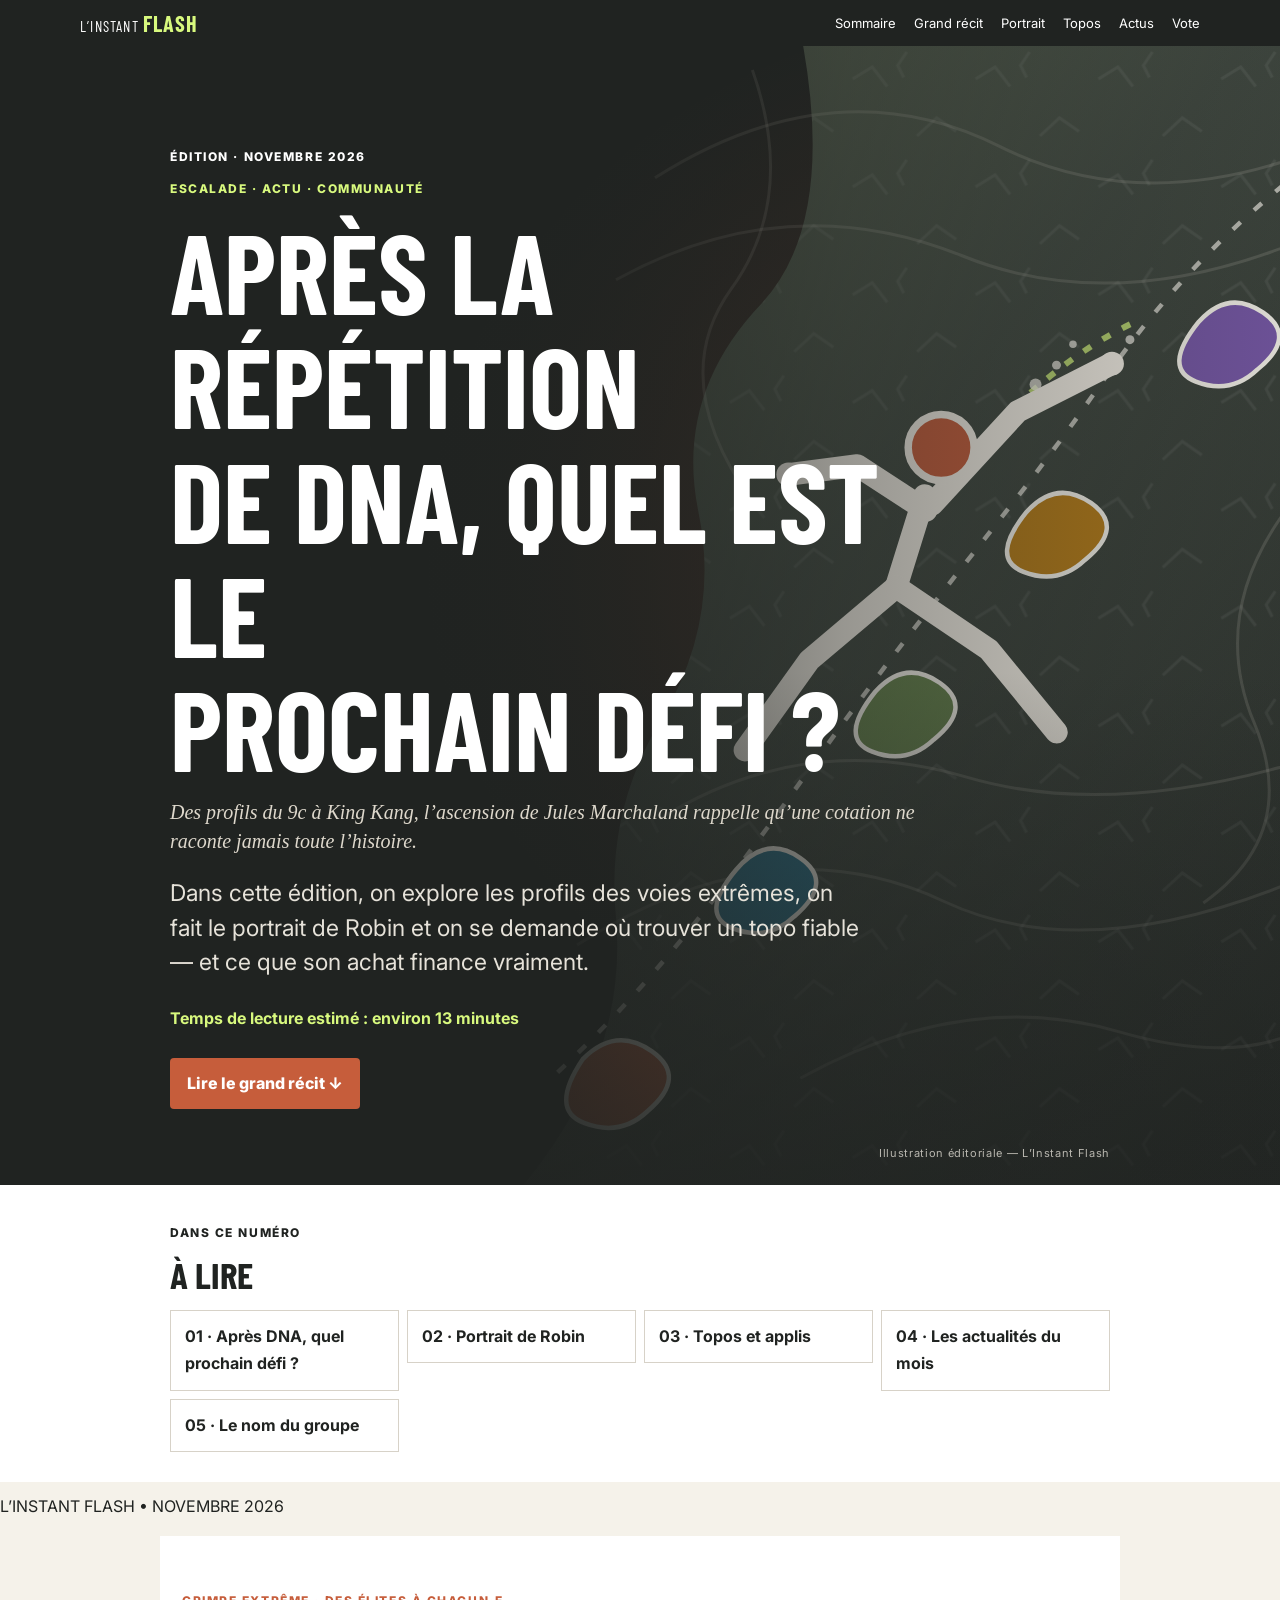
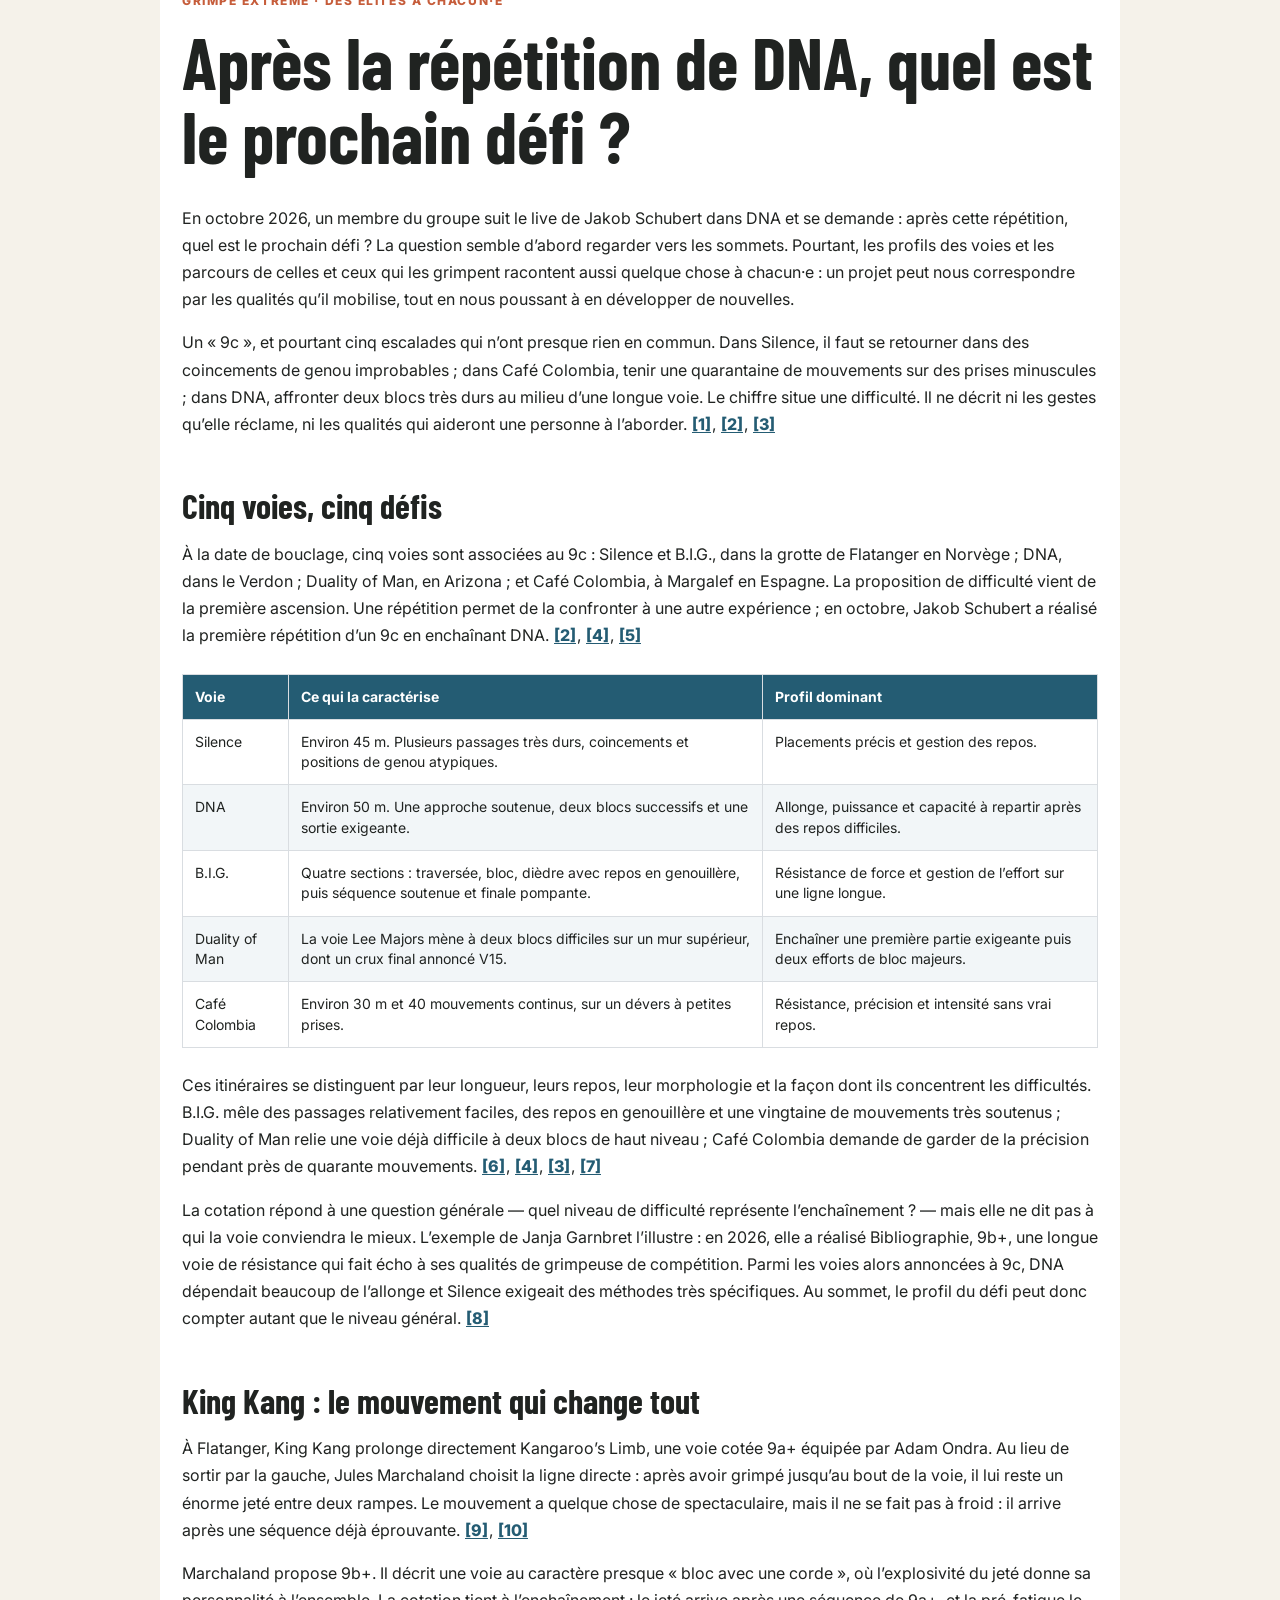
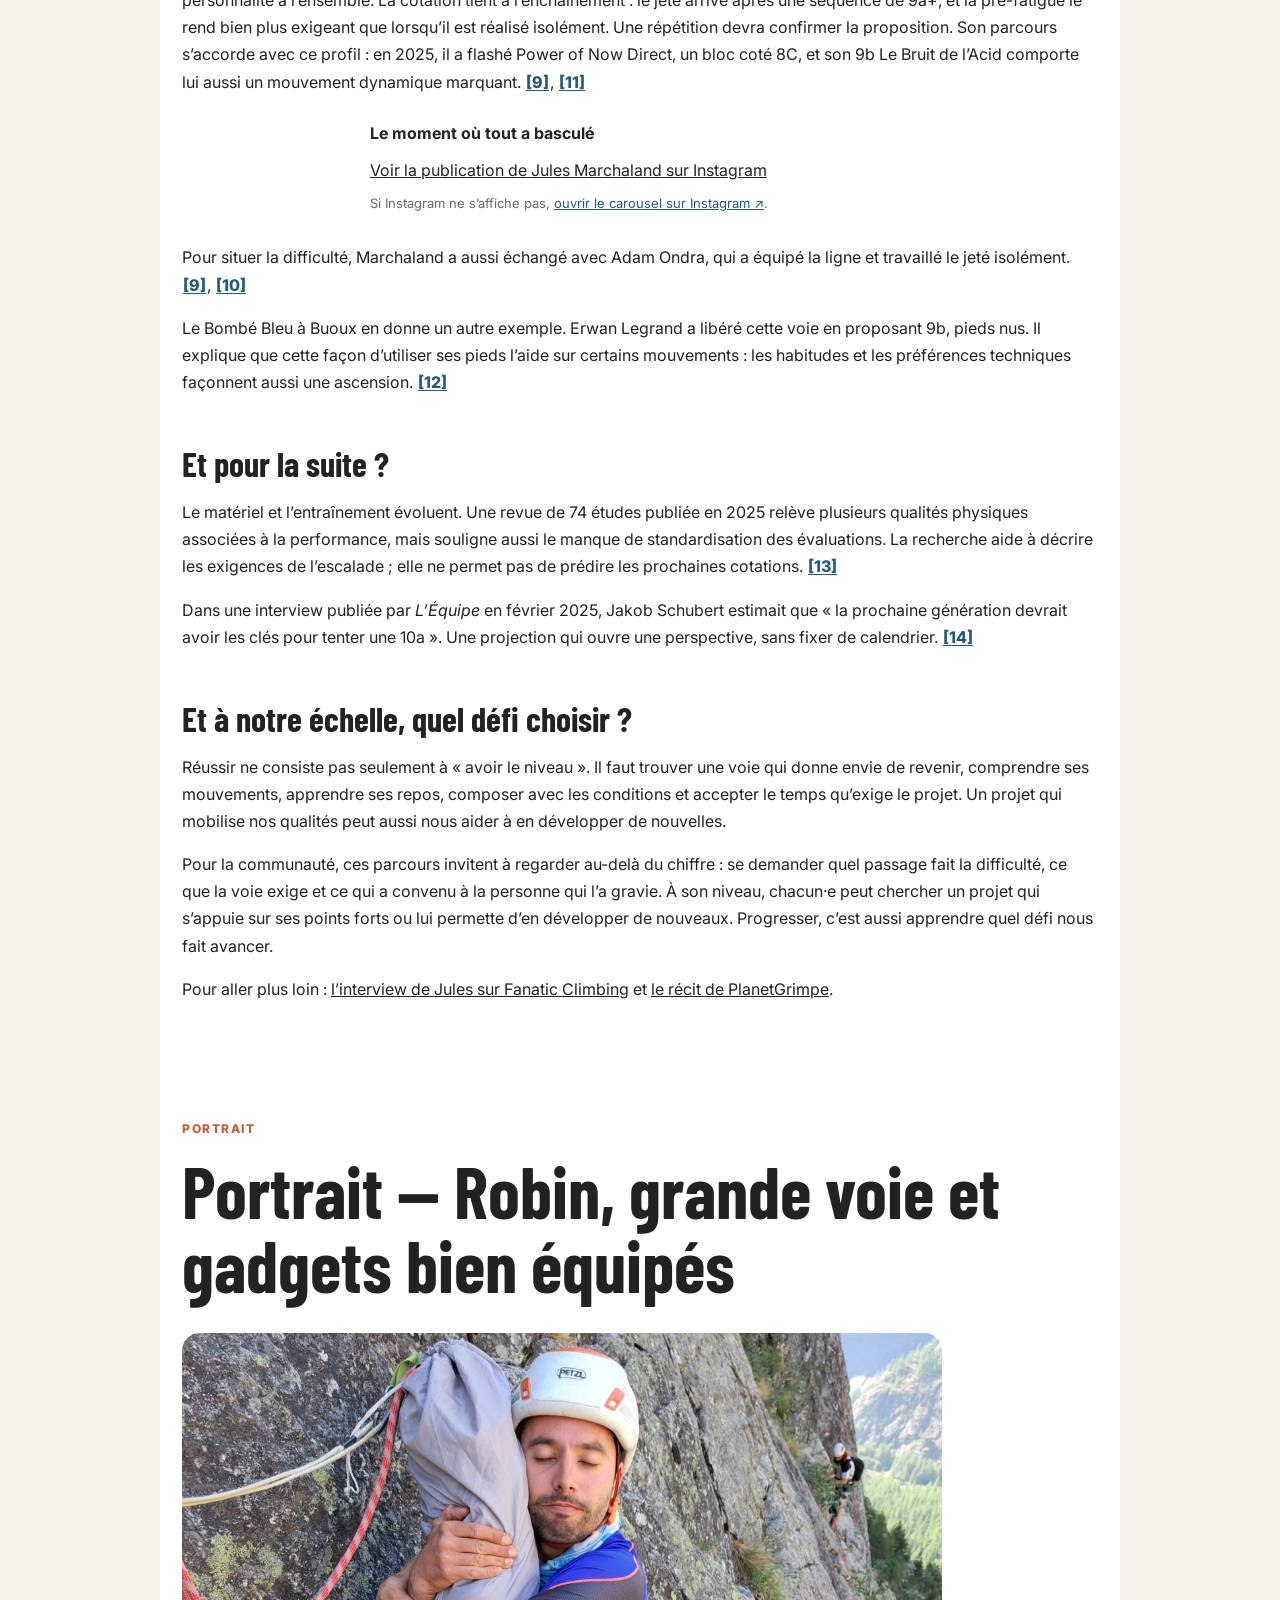
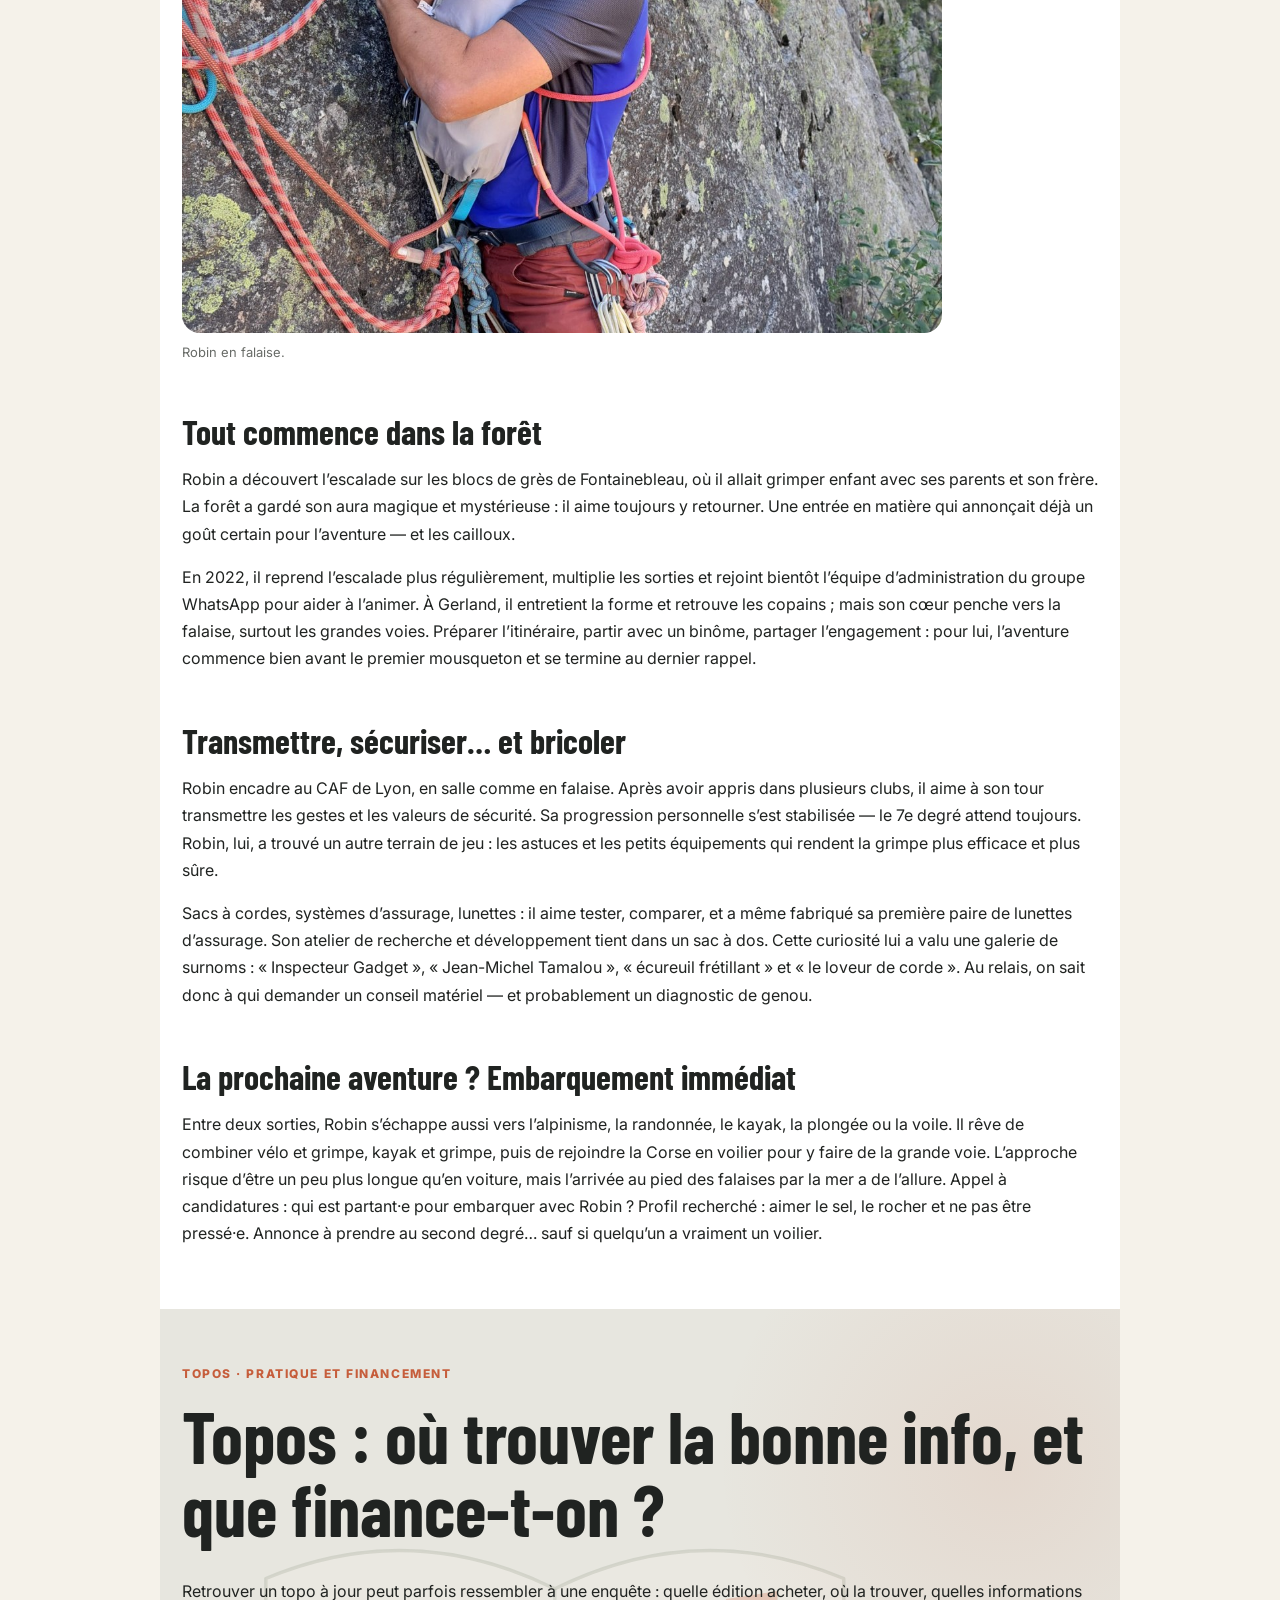
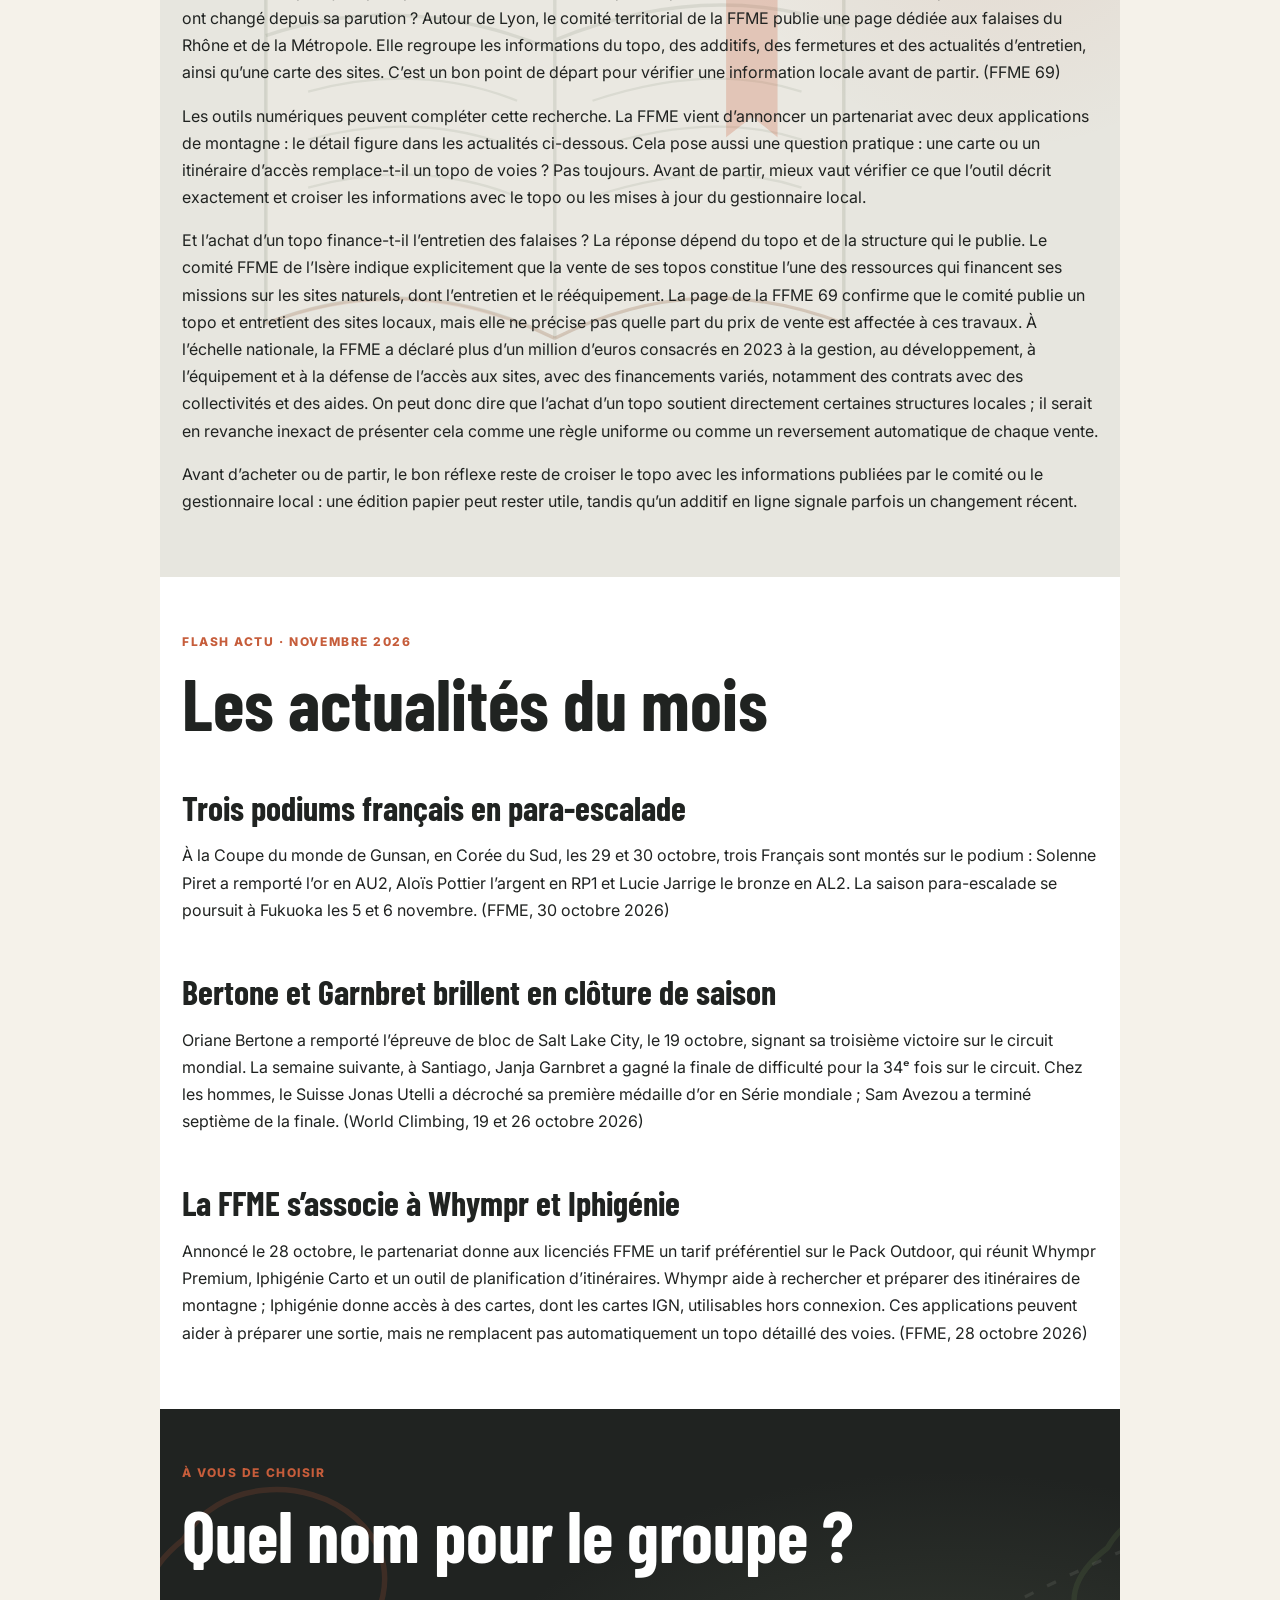
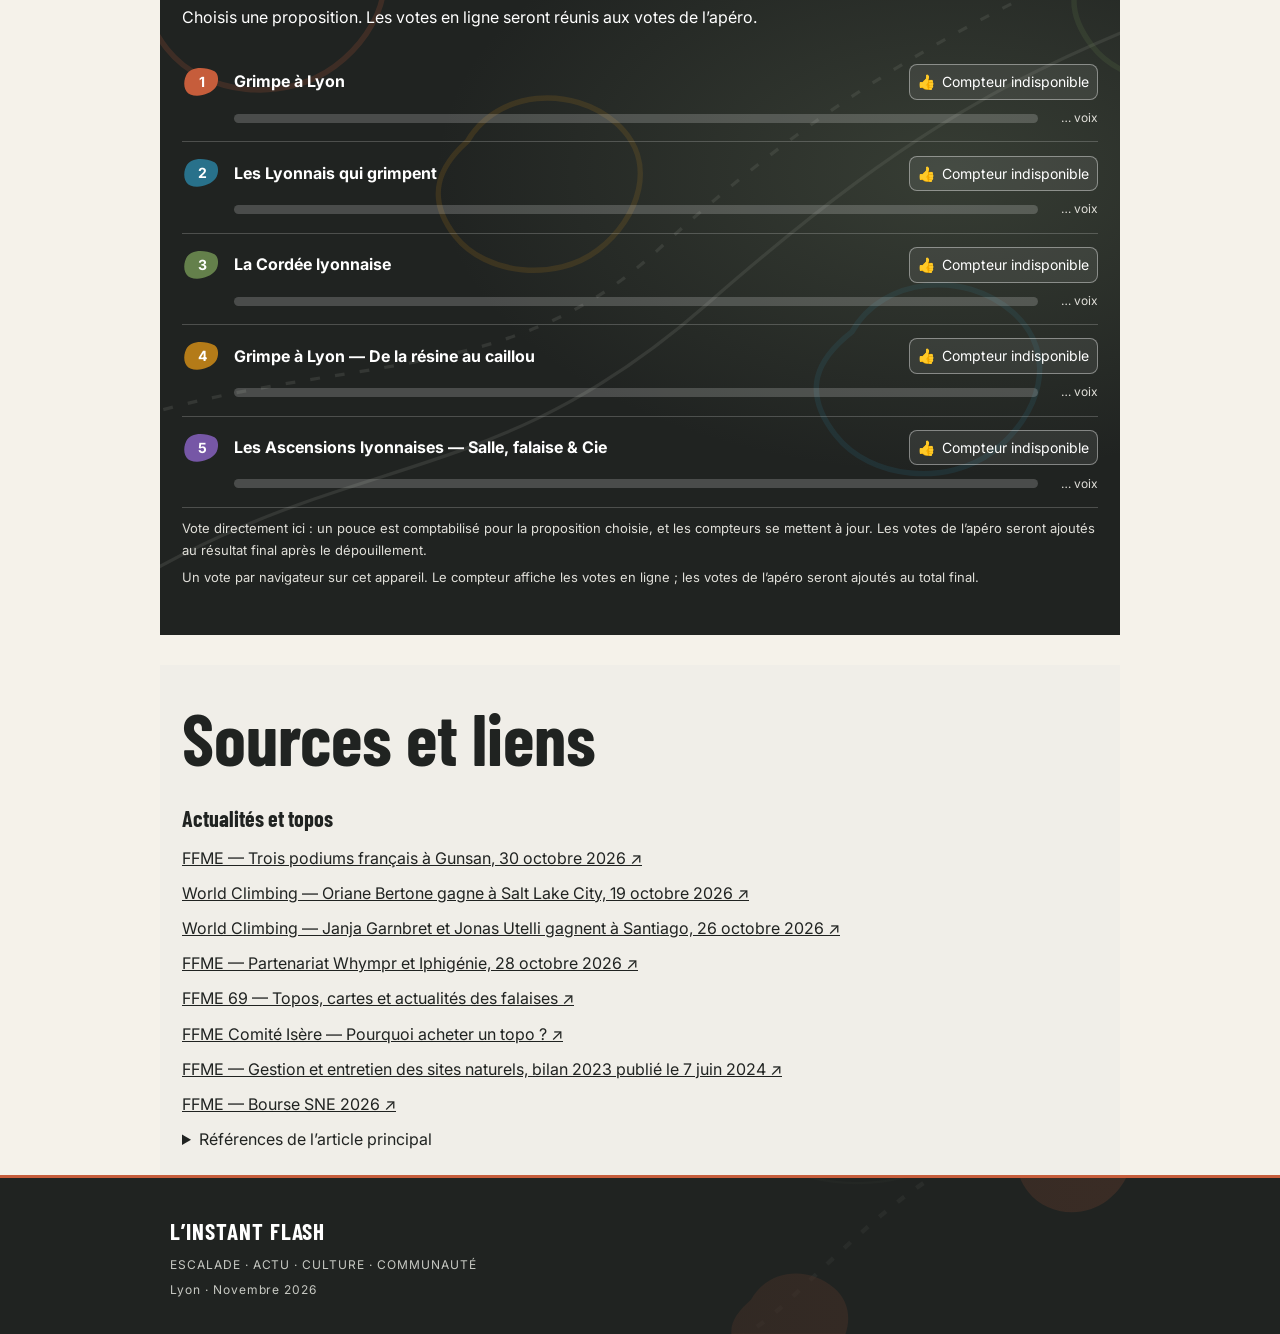
==== commit df4ccd4f: "Add files via upload" ====
--- a/novembre-2026-2.html
+++ b/novembre-2026-2.html
@@ -50,14 +50,16 @@
 <p>Pour la communauté, ces parcours invitent à regarder au-delà du chiffre : se demander quel passage fait la difficulté, ce que la voie exige et ce qui a convenu à la personne qui l’a gravie. À son niveau, chacun·e peut chercher un projet qui s’appuie sur ses points forts ou lui permette d’en développer de nouveaux. Progresser, c’est aussi apprendre quel défi nous fait avancer.</p>
 <p>Pour aller plus loin : <a href="https://fanatic-climbing.com/jules-marchaland-signe-king-kang-9b-a-flatanger-jules-marchaland-frees-king-kang-9b-in-flatanger-intw/" target="_blank" rel="noopener">l’interview de Jules sur Fanatic Climbing</a> et <a href="https://planetgrimpe.com/jules-marchand-propose-9b-pour-king-kang-a-flatanger/" target="_blank" rel="noopener">le récit de PlanetGrimpe</a>.</p>
 </section>
-<section class="wrap portrait" id="portrait"><p class="eyebrow section-kicker">Portrait</p><h2>Portrait — Robin, de la forêt de Fontainebleau aux grandes voies</h2>
-<figure class="portrait-photo"><img src="[data-uri]